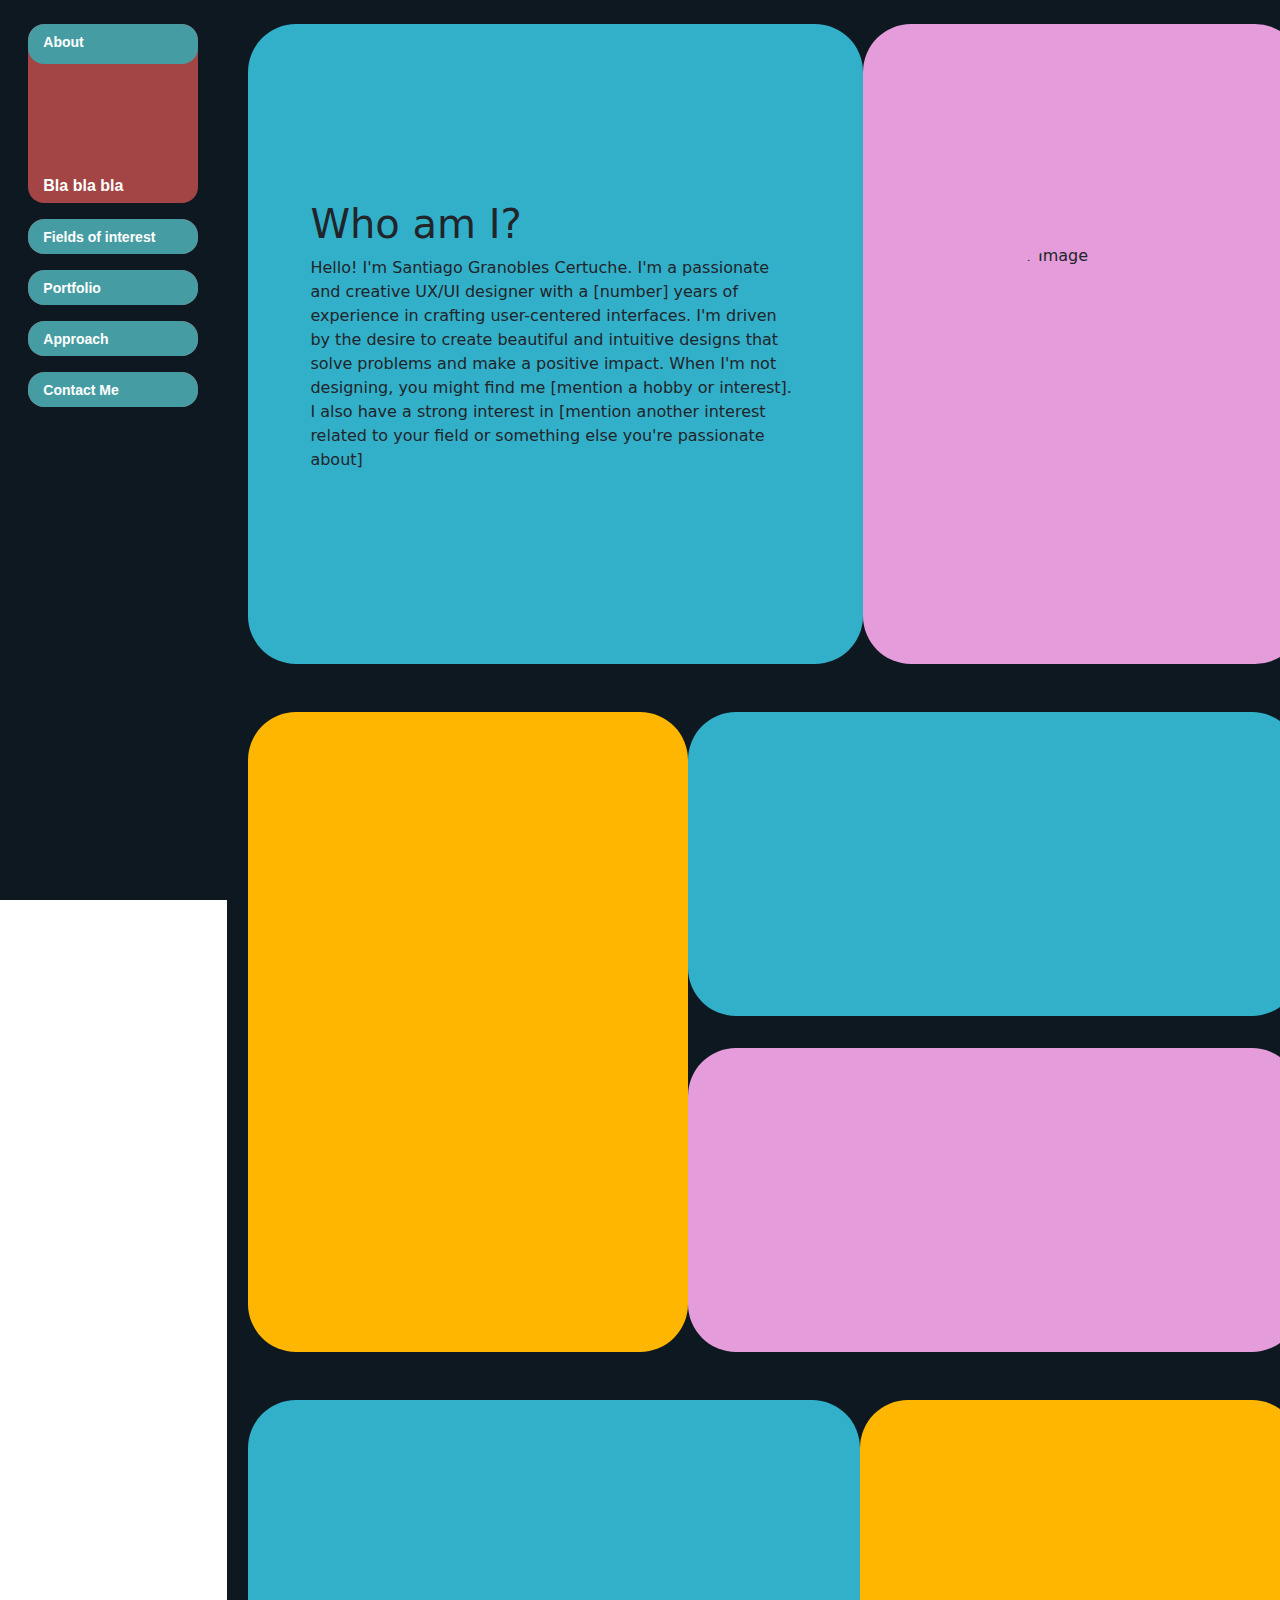
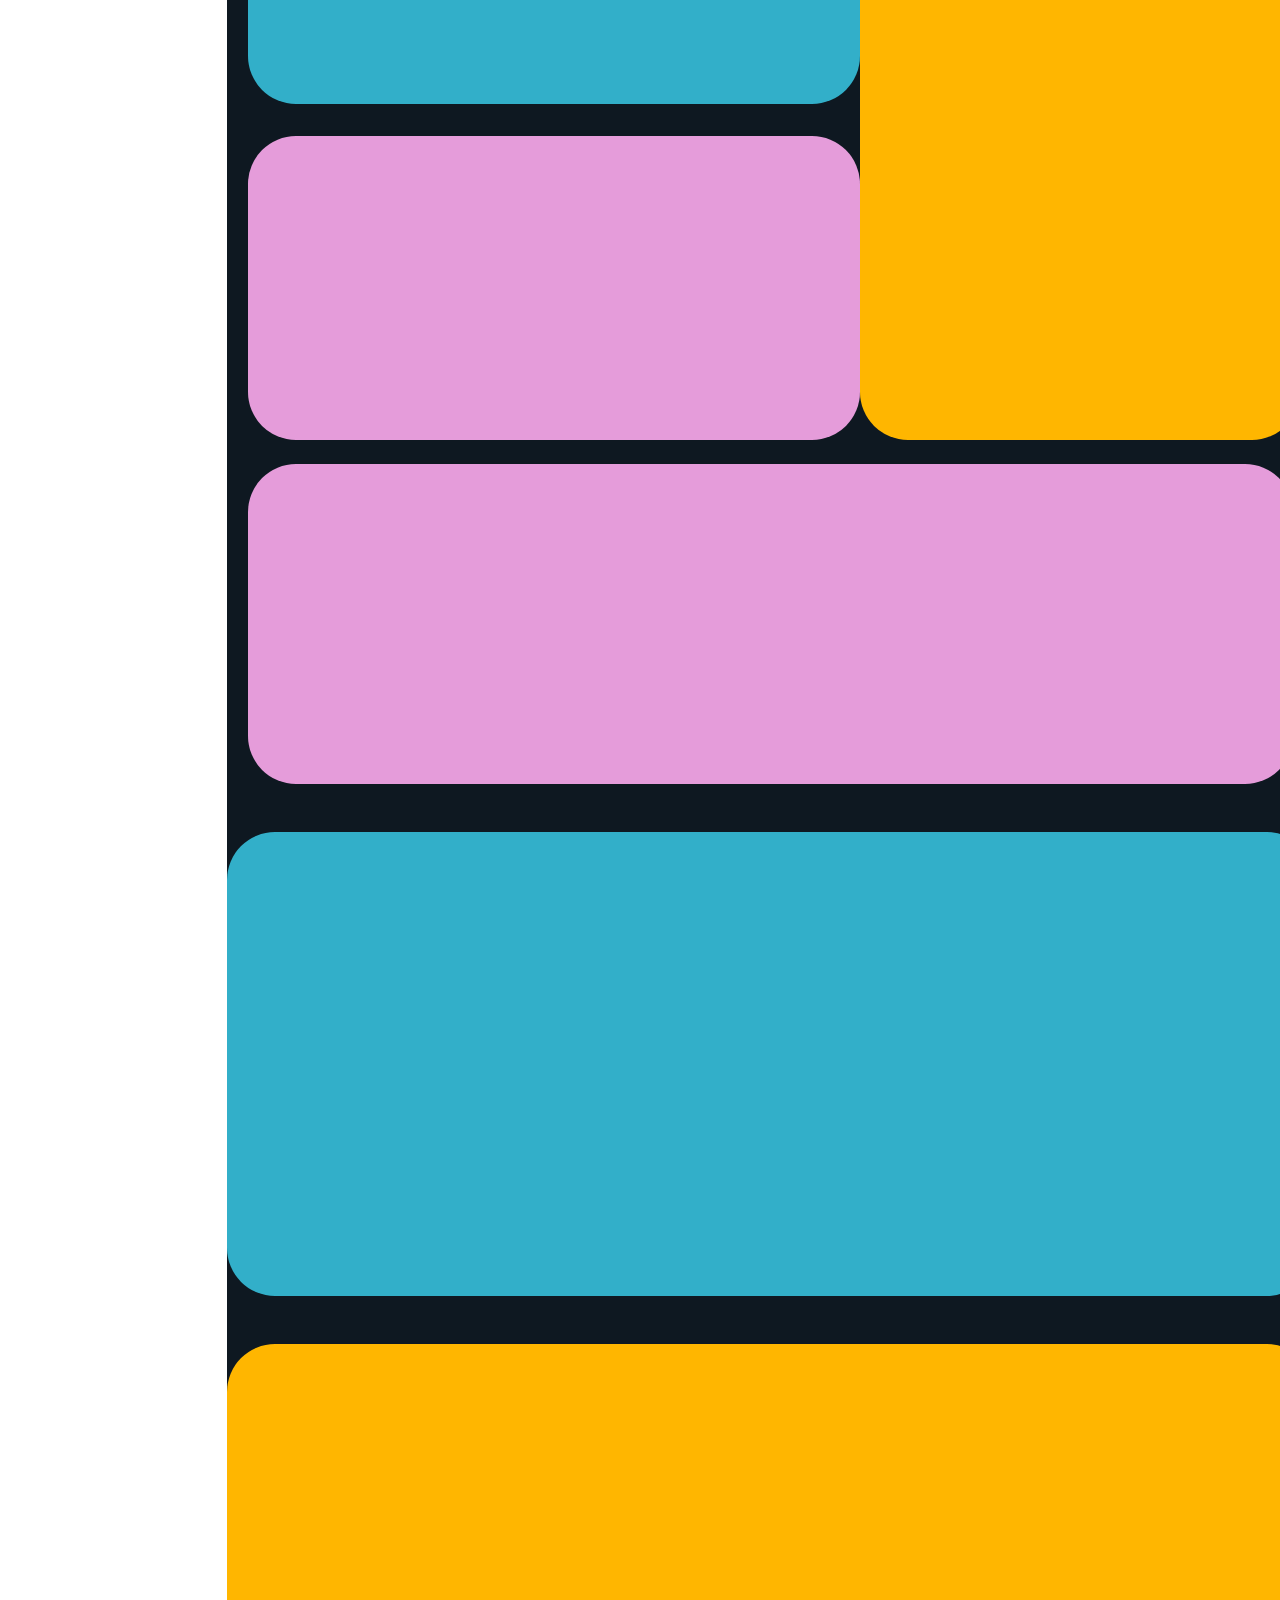
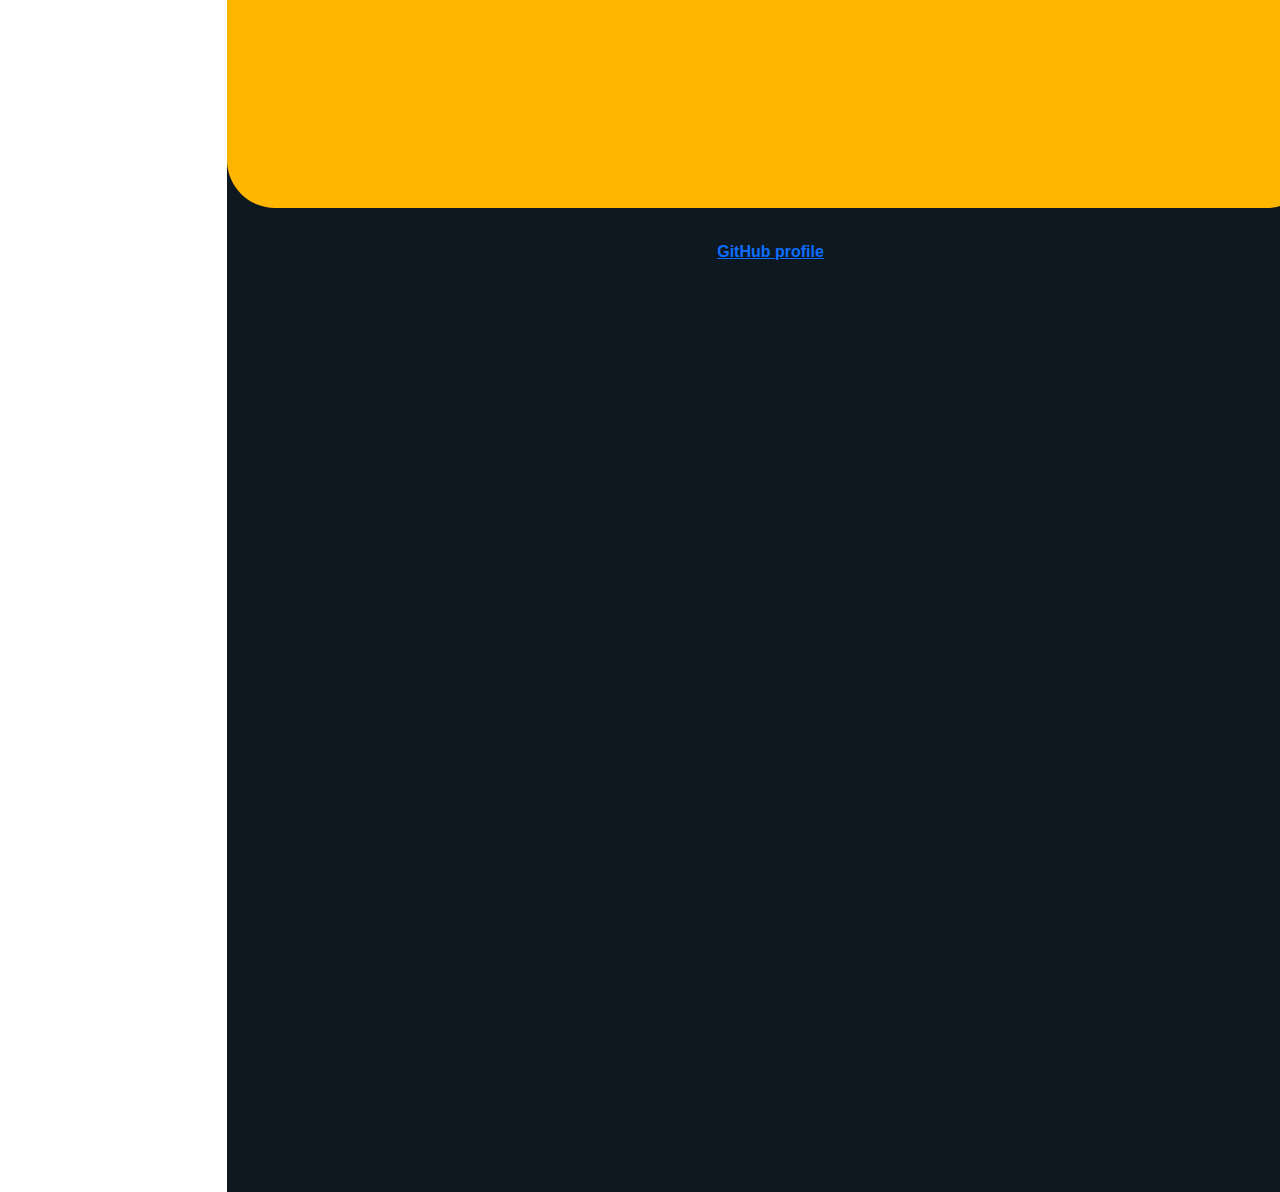
==== index.html @ 88efadc4 "Menu left functionality finished" ====
<!DOCTYPE html>
<html lang="en">

<head>
    <meta charset="UTF-8">
    <meta http-equiv="X-UA-Compatible" content="IE=edge">
    <meta name="viewport" content="width=device-width, initial-scale=1.0">
    <script type="module" src="components.js"></script>
    <link rel="stylesheet" href="style.css">
    <link href="https://cdn.jsdelivr.net/npm/bootstrap@5.3.3/dist/css/bootstrap.min.css" rel="stylesheet"
        integrity="sha384-QWTKZyjpPEjISv5WaRU9OFeRpok6YctnYmDr5pNlyT2bRjXh0JMhjY6hW+ALEwIH" crossorigin="anonymous">
    <title>Santiago Granobles</title>
</head>

<body>
    <!-- <header id="header">
        <p>espacio header</p>
    </header>-->
    <!--  <aside>
        <h2>Navigation</h2>
        <template id="navigation-cards">
            <navigation-card></navigation-card>
          </template>
      </aside> -->

    <!-- <aside id="left_bar">
        <section id="cards">
            qidwqdoiqnwidnebwi


        </section>
        <section id="cardjs"></section>
    </aside> -->

    <!-- TEST AREA NAVIGATION -->


    <nav class="menu">

        <ul class="cards">
            <input type="radio" name="menu" id="archive" checked>
            <li class="first_menu">
                <label for="archive" class="title">About</label>
                <p class="card_description">Bla bla bla</p>

            </li>
            <input type="radio" name="menu" id="edit">
            <li>
                <label for="edit" class="title">Fields of interest</label>
                <p class="card_description">Bla bla bla</p>
                <!-- <a href="#">Undo</a> -->
            </li>
            <input type="radio" name="menu" id="tools">
            <li>
                <label for="tools" class="title"></i>Portfolio</label>
                <p class="card_description">Bla bla bla</p>
                <!-- <a href="#">Snippets</a> -->
            </li>
            <input type="radio" name="menu" id="preferences">
            <li>
                <label for="preferences" class="title"></i>Approach</label>
                <p class="card_description">Bla bla bla</p>
                <!-- <a href="#">Theme</a> -->
            </li>
            <input type="radio" name="menu" id="contact">
            <li>
                <label for="contact" class="title"></i>Contact Me</label>
                <p class="card_description">Bla bla bla</p>
                <!-- <a href="#">Theme</a> -->
            </li>
        </ul>
    </nav>


    <!-- TEST AREA NAVIGATION END-->
    <main id="content">
        <section id="about_section">
            <div class="large_spacers">
                <section class="group_text">
                    <h1 class="Title">Who am I?</h1>
                    <p>Hello! I'm Santiago Granobles Certuche.

                        I'm a passionate and creative UX/UI designer with a [number] years of experience
                        in crafting user-centered interfaces. I'm driven by the desire to create beautiful
                        and intuitive designs that solve problems and make a positive impact.
                        When I'm not designing, you might find me [mention a hobby or interest].
                        I also have a strong interest in [mention another interest related to your
                        field or something else you're passionate about]</p>
                </section>
            </div>
            <div class="skinny_spacers">
                <div class="circular-section">
                    <img src="./src/me.jpg" alt="Your Image">
                </div>
            </div>

        </section>
        <section id="interests_section">
            <div class="skinny_spacers override-color"></div>


            <div class="flat_scpacers_column">
                <div class="flat_spacer1"></div>
                <div class="flat_spacer2"></div>
            </div>

        </section>
        <section id="portfolio_section">

            <div class="flat_scpacers_column">
                <div class="flat_spacer1"></div>
                <div class="flat_spacer2"></div>
            </div>
            <div class="skinny_spacers override-color"></div>



        </section>
        <section id="portfolioBottom">
            <div class="flat_large_spacer" id="self"></div>
        </section>
        <section id="approach">
            <div class="xl_spacer"></div>
        </section>
        <section id="contact">
            <div class="xl_spacer override-color1"></div>
        </section>
        <footer class="footer_github">
            <p><a href="https://github.com/ProMistakesMkr" target="_blank" rel="noopener noreferrer">GitHub
                    profile</a>
            </p>

        </footer>
    </main>

    <script src="components.js"></script>

</body>

</html>
---- style.css ----
header {
  height: 20px;
  background-color: blueviolet;
  padding: 0px;
  margin: 0px;
}

body {
  background-color: #0e1821;
  margin-top: 0px;
  margin-left: 0px;
  margin-right: 0px;
  height: auto;
  display: flex;
  flex-direction: row;
  justify-content: start;
}
/* -----LEFT BAR SECTION----*/
#left_bar {
  display: inline-flex;

  flex-direction: column;
  align-items: center;
  gap: 1.5rem;
  width: 17.7%;
  height: 100%;
  background-color: transparent;
}

#cards {
  width: 75%;
  background-color: aquamarine;
  margin: 1.5rem 1.5rem;
}

/* -----LEFT BAR SECTION----*/

/* -----GENERAL CONTENT SECTION----*/

#content {
  width: 100%;
  height: 488vh;
  background-color: #0e1821;
  display: flex;
  flex-direction: column;
  justify-content: start;
  align-items: center;
  padding: 0%;
  margin: 0%;
  margin-left: 17.7%; /* This margin allow us to have the position fixed in the menu on th left*/
}
/* -----GENERAL CONTENT SECTION----*/

/* -----ABOUT ME SECTION----*/

#about_section {
  display: flex;
  justify-content: space-evenly;
  flex-direction: row;

  margin-top: 1.5rem;
  padding-right: 0%;
  background-color: transparent;
  width: 96%;
}
.large_spacers {
  background-color: #32afc9;
  display: flex;
  width: 38.4rem;
  height: 40rem;
  border-radius: 3rem;
  flex-direction: column;
  justify-content: center;
  align-items: left;
  flex-shrink: 0;
}

.skinny_spacers {
  background-color: #e59cda;
  display: flex;
  width: 27.5rem;
  height: 40rem;
  border-radius: 3rem;
  flex-direction: column;
  justify-content: center;
  align-items: center;
  flex-shrink: 0;
}

.group_text {
  margin-left: 3.88rem;
  margin-top: auto;
  margin-bottom: auto;
  margin-right: 3.88rem;
}

/* Define styles for the circular section */
.circular-section {
  width: 200px; /* Adjust the width and height to your preference */
  height: 200px;
  border-radius: 50%; /* Makes the section circular */
  overflow: hidden; /* Hides anything outside the circular area */
  position: relative; /* Allows positioning of the image inside */
}

/* Style the image within the circular section */
.circular-section img {
  width: auto;
  height: 100%;
  display: block;
  position: relative;
  top: 0;
  left: 0;
}

/* -----ABOUT ME SECTION----*/

/* -----INTERESTS SECTION----*/

#interests_section {
  display: flex;
  justify-content: space-evenly;
  flex-direction: row;

  margin-top: 3rem;
  padding-right: 0%;
  background-color: transparent;
  width: 96%;
}

/* CHANGE COLOR TO SKINNY SPACER CLASS*/
.override-color {
  background-color: #ffb600;
}

.flat_scpacers_column {
  display: flex;
  flex-direction: column;
  align-items: center;
  justify-content: space-between; /*parent*/
}

.flat_spacer1 {
  background-color: #32afc9;
  display: flex;
  width: 38.2rem;
  height: 19rem;
  border-radius: 3rem;
  flex-direction: column;
  justify-content: center;
  align-items: center;
  flex-shrink: 0;
}

.flat_spacer2 {
  background-color: #e59cda;
  display: flex;
  width: 38.2rem;
  height: 19rem;
  border-radius: 3rem;
  flex-direction: column;
  justify-content: center;
  align-items: center;
  flex-shrink: 0;
}

/* -----INTERESTS SECTION----*/

/*-----PORTFOLIO SECTION----*/

#portfolio_section {
  display: flex;
  justify-content: space-evenly;
  flex-direction: row;

  margin-top: 3rem;
  padding-right: 0%;
  background-color: transparent;
  width: 96%;
  height: auto;
}

#portfolioBottom {
  display: flex;
  justify-content: space-evenly;
  flex-direction: row;

  margin-top: 1.5rem;
  padding-right: 0%;
  background-color: transparent;
  width: 96%;
  height: auto;
}

.flat_large_spacer {
  background-color: #e59cda;
  border-radius: 3rem;
  width: 68rem;
  height: 20rem;
}
.self {
  align-self: flex-end;
}

.xl_spacer {
  background-color: #32afc9;
  border-radius: 3rem;
  width: 68rem;
  height: 29rem;
  margin-top: 3rem;
}

.override-color1 {
  background-color: #ffb600;
}

.footer_github {
  padding: 2rem;
}

a {
  color: aliceblue;
}

/*------TEST AREA-----*/

@import url(https://cdnjs.cloudflare.com/ajax/libs/font-awesome/4.7.0/css/font-awesome.min.css);
@import url(https://fonts.googleapis.com/css?family=Montserrat:400,700|Open+Sans:400,300);

.menu {
  display: inline-flex;
  position: fixed;

  flex-direction: column;
  align-items: center;
  gap: 1.5rem;
  width: 17.7%;
  height: 100%;
  background-color: #0e1821
}

.cards {
  width: 75%;
  background-color: transparent;
  margin: 1.5rem 1.5rem;
  height: 50rem; /* Inner height for the cards section */
}

nav {
  /*   position: fixed; */
  display: flex;
  align-items: flex-start;
  justify-content: flex-start;
  width: 20%;
  height: 100%;
  background-color: #0e1821;
}

ul {
  padding-left: 0%;
}

li,
ul label.title,
ul,
a {
  /*GENERAL STYLE FOR THE MENU*/
  width: 100%;
  color: #fff;
  font-family: "Montserrat", "Open Sans", sans-serif;
  display: flex;
  flex-direction: column;
  justify-content: flex-start;
  align-items: flex-start;
  font-weight: bold;
}

ul label {
  /*SIZE OF THE TITLE SECTION WHEN OPENED*/
  height: 2.5rem;
}
ul li {
  /* HIDES THE OVERFLOW MENUS*/
  height: 35px;
  overflow: hidden;
  transition: all 0.3s;
  padding-left: 0%; /*this does not fix padding left side ul li*/
  text-indent: 0; /*thi does'nt fix it either*/
  margin-left: 0%; /*Nothing yet*/
  list-style-position: inside; /*Does not remove indentation*/
  list-style-type: none;
}

ul {
  padding: 0px !important; /*removes default indentation of the ul menu*/
}

.card_description {
  padding-top: 65%;
  padding-left: 15px;
  padding-right: 15px;
}

li {
  display: block;
  background-color: #a34545;
  border-radius: 1rem; /*BORDER RADIUS FOR THE INNER MENU*/
  margin: 0.5rem;
}

.first_menu {
  margin-top: 0%; /*This makes de first section of the left menu align with the content spacers no the right*/
}

label.title {
  border-radius: 1rem; /* BOrder radius for the title cards*/
  font-size: 14px;
  background-color: #459da3;
  padding: 8px 15px;
  cursor: pointer;
  transition: all 0.25s;
}

label:hover {
  text-shadow: 0px 0px 10px #fff;
}
input[type="radio"] {
  display: none;
}
#edit:checked + li,
#archive:checked + li,
#tools:checked + li,
#preferences:checked + li,
#contact:checked + li {
  height: 179px;
}
i {
  margin-right: 12px;
}
@media screen and (max-width: 600px) {
  nav {
    width: 100%;
    position: relative;
  }
  main {
    width: 100%;
    position: relative;
  }
}
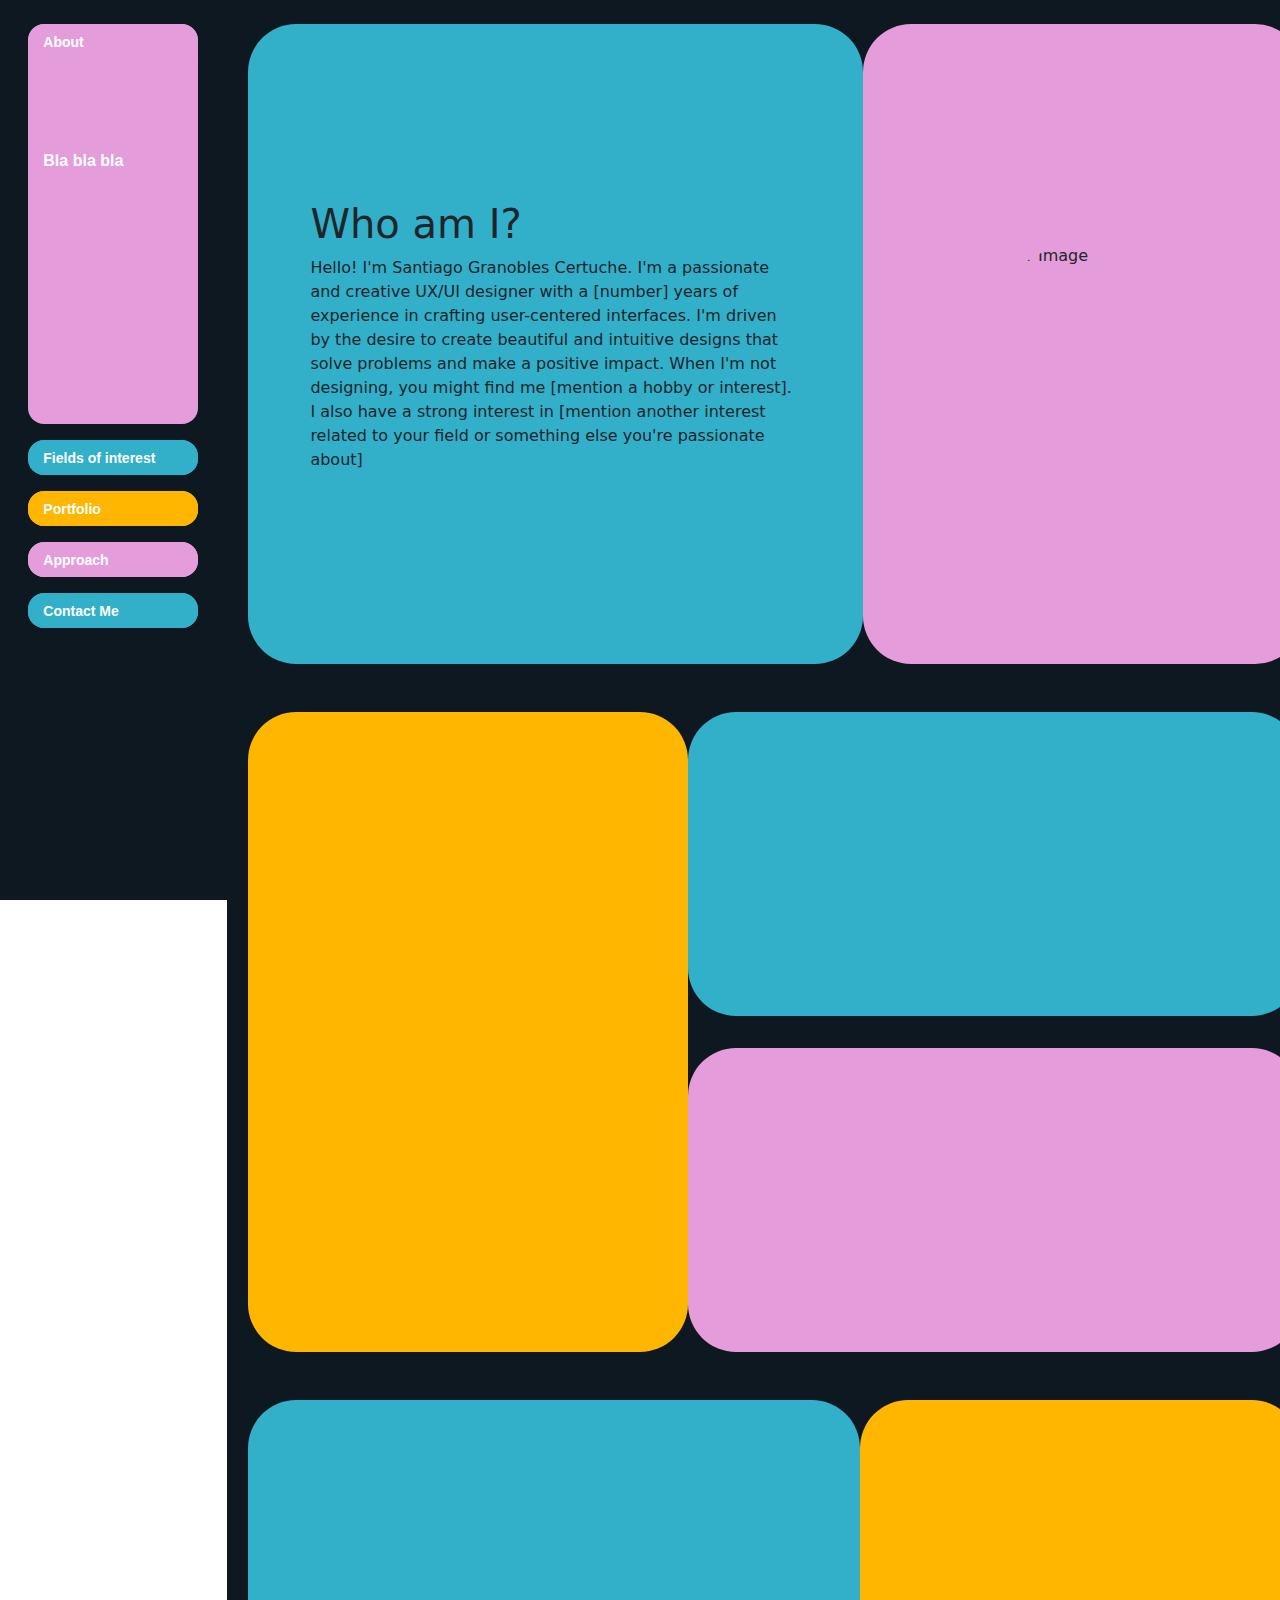
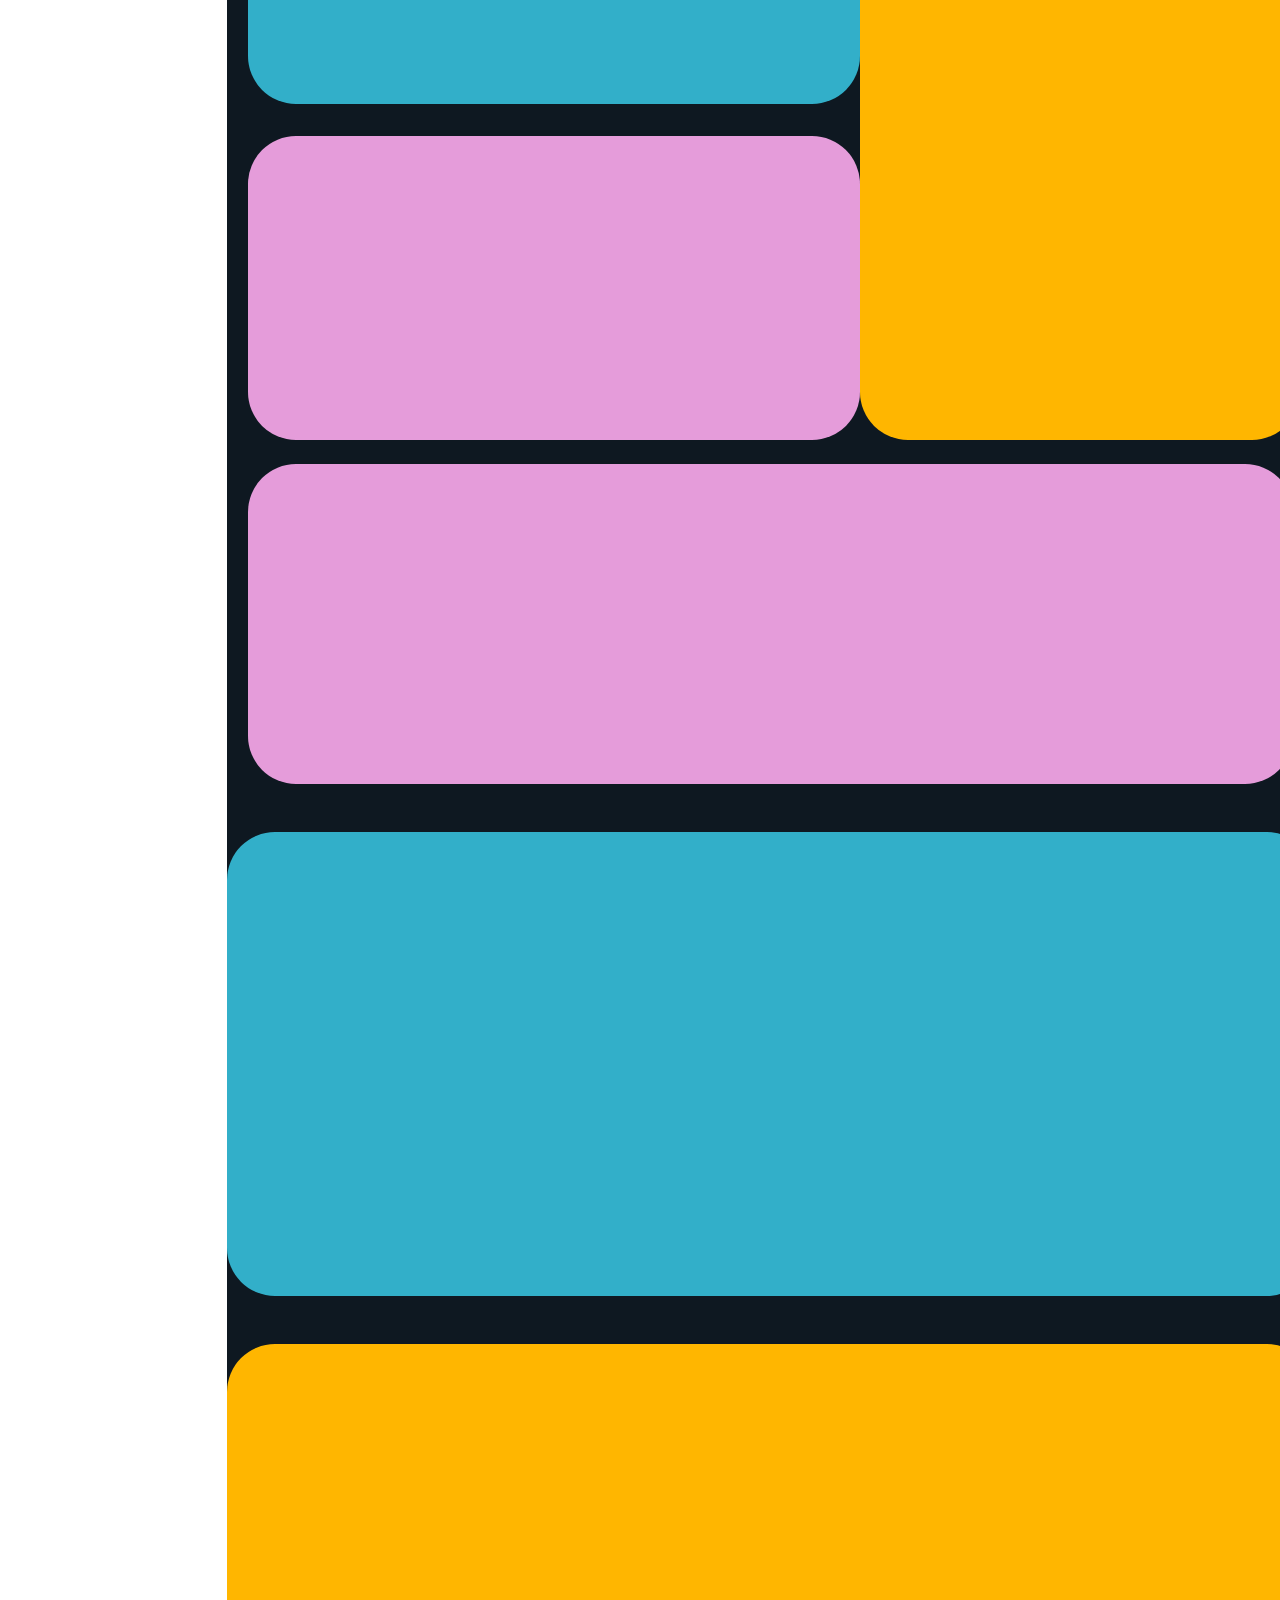
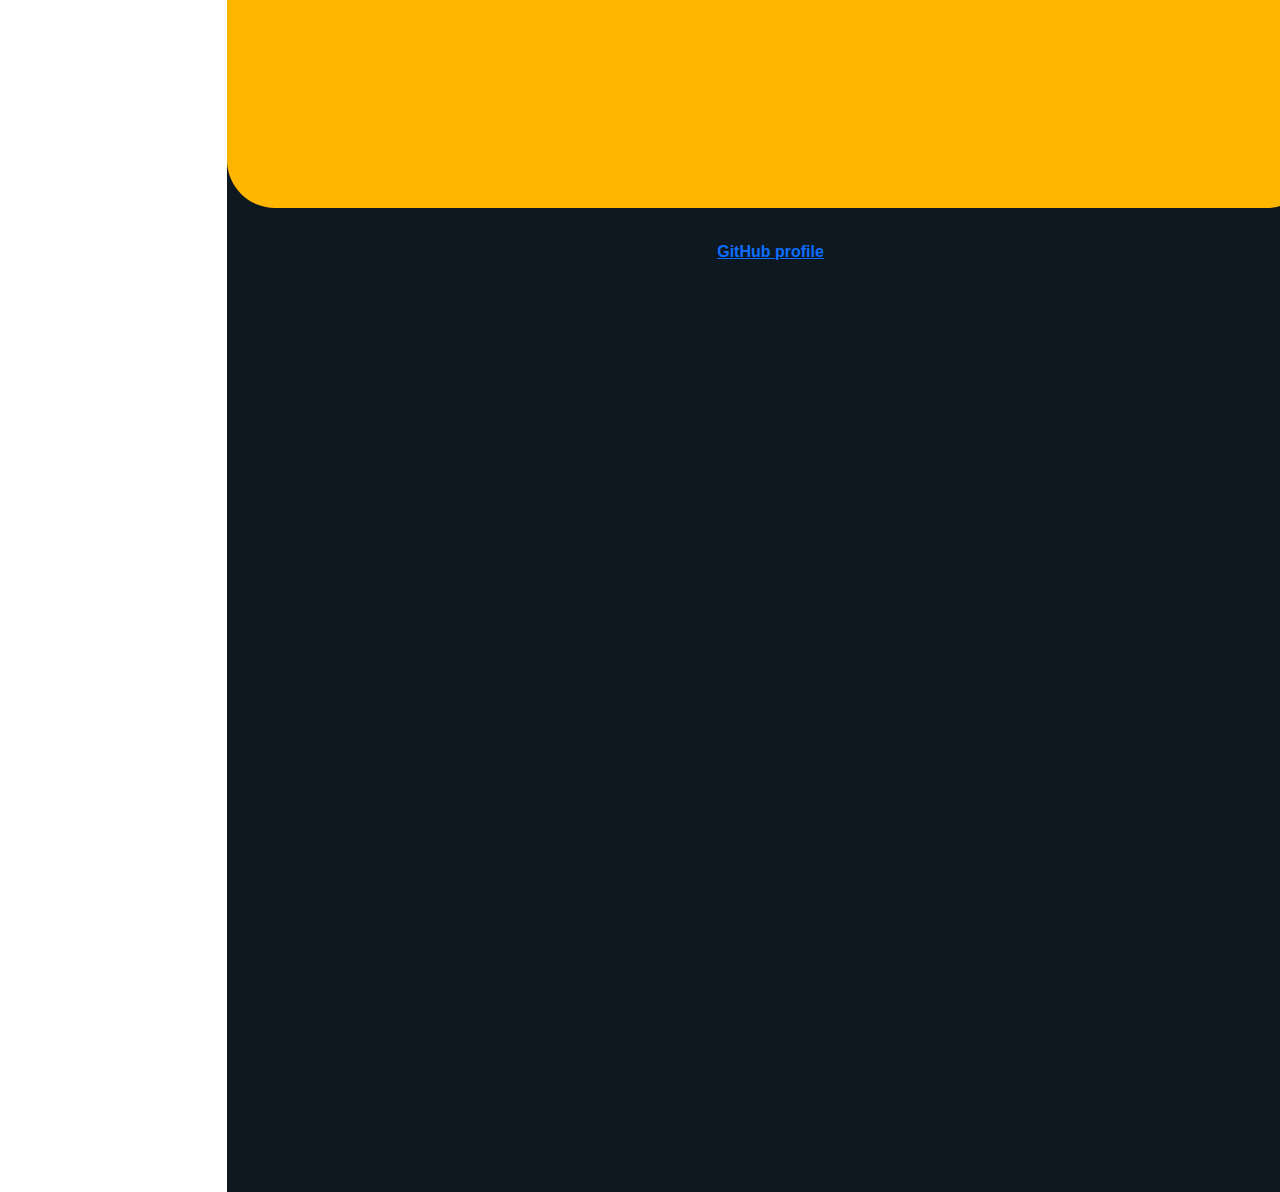
==== commit 54666a81: "Left menuworking as it should" ====
--- a/index.html
+++ b/index.html
@@ -38,32 +38,32 @@
     <nav class="menu">
 
         <ul class="cards">
-            <input type="radio" name="menu" id="archive" checked>
+            <input type="radio" name="menu" id="about" checked>
             <li class="first_menu">
-                <label for="archive" class="title">About</label>
+                <label for="about" class="title" id="colorOverride1">About</label>
                 <p class="card_description">Bla bla bla</p>
 
             </li>
-            <input type="radio" name="menu" id="edit">
-            <li>
-                <label for="edit" class="title">Fields of interest</label>
+            <input type="radio" name="menu" id="interests">
+            <li class="section2">
+                <label for="interests" class="title" id="colorOverride2">Fields of interest</label>
                 <p class="card_description">Bla bla bla</p>
                 <!-- <a href="#">Undo</a> -->
             </li>
-            <input type="radio" name="menu" id="tools">
-            <li>
-                <label for="tools" class="title"></i>Portfolio</label>
+            <input type="radio" name="menu" id="portfolio">
+            <li class="section3">
+                <label for="portfolio" class="title" id="colorOverride3"></i>Portfolio</label>
                 <p class="card_description">Bla bla bla</p>
                 <!-- <a href="#">Snippets</a> -->
             </li>
-            <input type="radio" name="menu" id="preferences">
-            <li>
-                <label for="preferences" class="title"></i>Approach</label>
+            <input type="radio" name="menu" id="approach">
+            <li class="section4">
+                <label for="approach" class="title" id="colorOverride1"></i>Approach</label>
                 <p class="card_description">Bla bla bla</p>
                 <!-- <a href="#">Theme</a> -->
             </li>
             <input type="radio" name="menu" id="contact">
-            <li>
+            <li class="section5">
                 <label for="contact" class="title"></i>Contact Me</label>
                 <p class="card_description">Bla bla bla</p>
                 <!-- <a href="#">Theme</a> -->
--- a/style.css
+++ b/style.css
@@ -296,7 +296,7 @@
 }
 
 .card_description {
-  padding-top: 65%;
+  padding-top: 50%;
   padding-left: 15px;
   padding-right: 15px;
 }
@@ -310,29 +310,55 @@
 
 .first_menu {
   margin-top: 0%; /*This makes de first section of the left menu align with the content spacers no the right*/
-}
+  background-color: #e59cda;
+}
+/*  HERE I CHANGE THE COLOR OF THE INDIVIDUAL MENUS ON THE LEFT*/
+.section2{
+  background-color: #32afc9;
+}
+
+.section3{
+  background-color: #ffb600;
+}
+
+.section4{
+  background-color: #e59cda;
+}
+
+.section5{
+  background-color: #32afc9;
+}
+/*  HERE I CHANGE THE COLOR OF THE INDIVIDUAL MENUS ON THE LEFT*/
 
 label.title {
   border-radius: 1rem; /* BOrder radius for the title cards*/
   font-size: 14px;
-  background-color: #459da3;
+  background-color: #32afc9;
   padding: 8px 15px;
   cursor: pointer;
   transition: all 0.25s;
 }
 
+#colorOverride1{
+  background-color: #e59cda;
+}
+
+#colorOverride3{
+  background-color: #ffb600;
+}
+
 label:hover {
   text-shadow: 0px 0px 10px #fff;
 }
 input[type="radio"] {
   display: none;
 }
-#edit:checked + li,
-#archive:checked + li,
-#tools:checked + li,
-#preferences:checked + li,
+#interests:checked + li,
+#about:checked + li,
+#portfolio:checked + li,
+#approach:checked + li,
 #contact:checked + li {
-  height: 179px;
+  height: 25rem; /* Size of the inner section of the popups in the left menu */
 }
 i {
   margin-right: 12px;
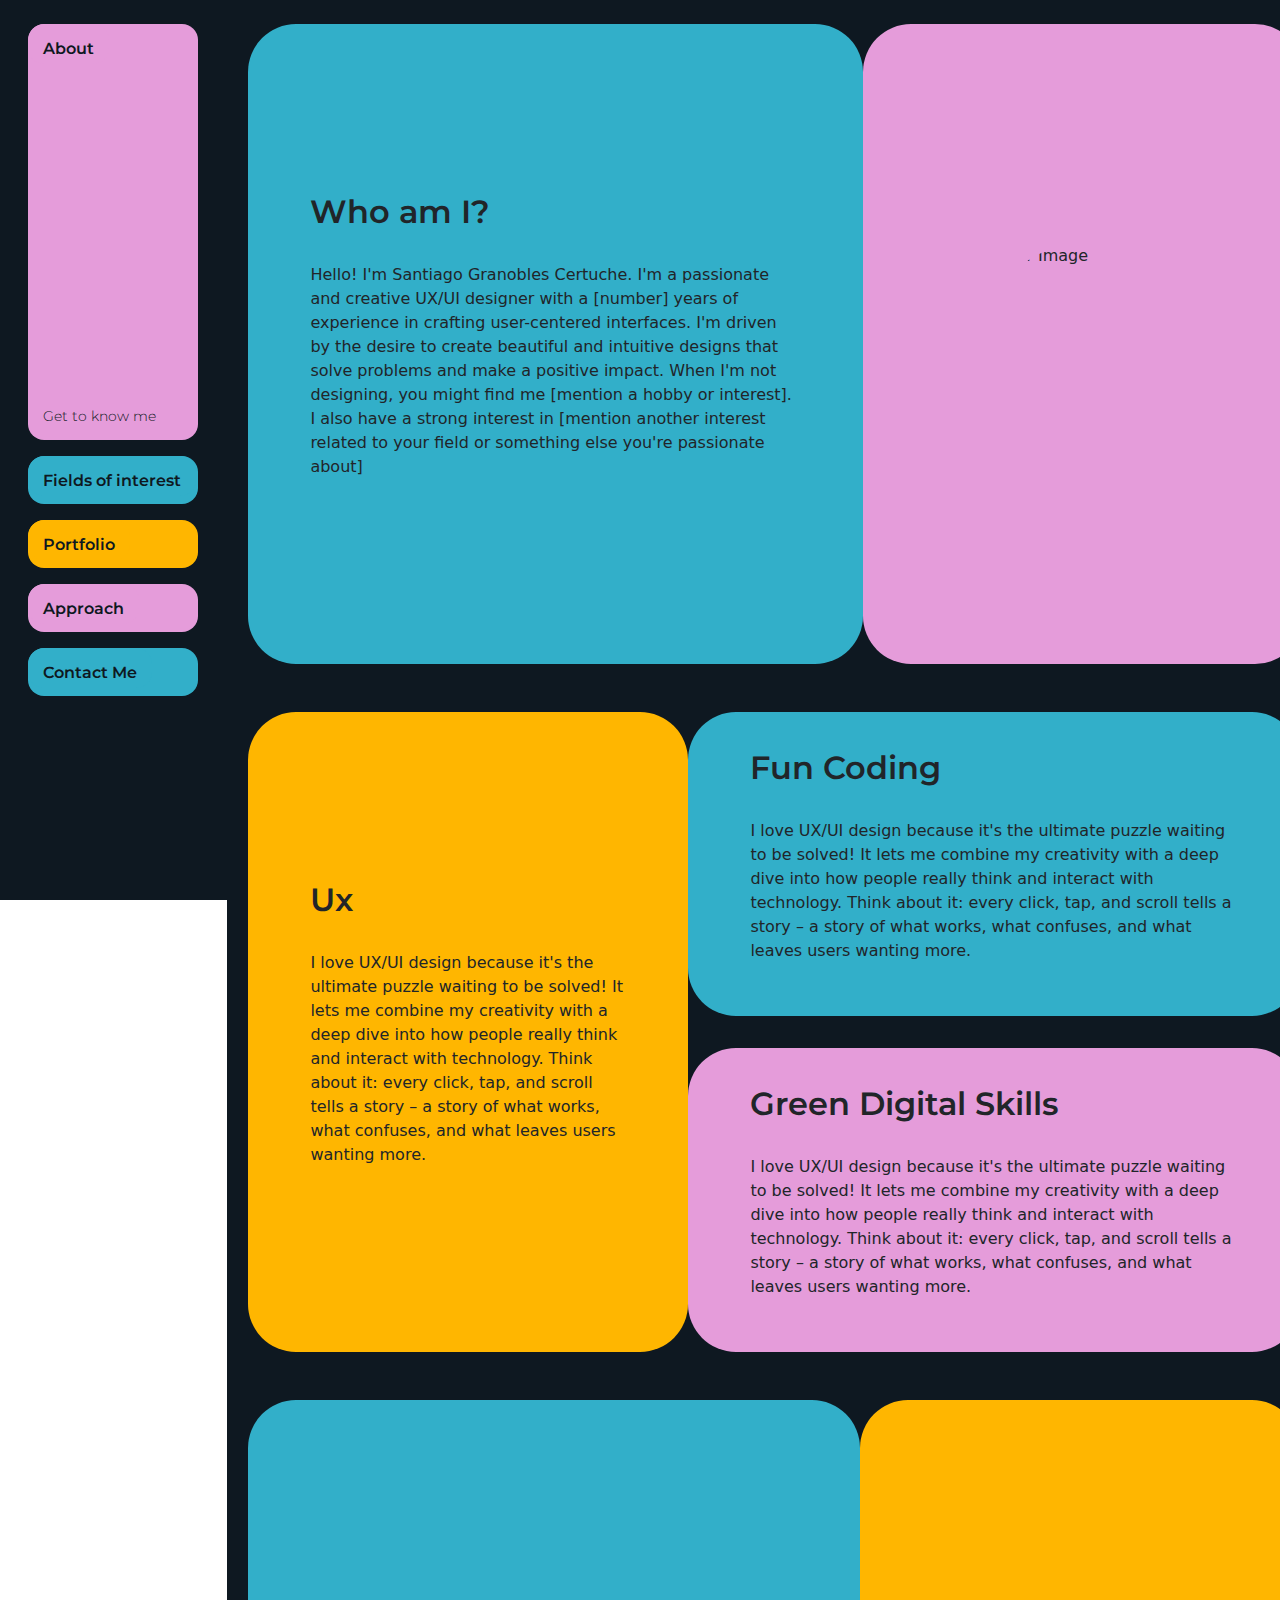
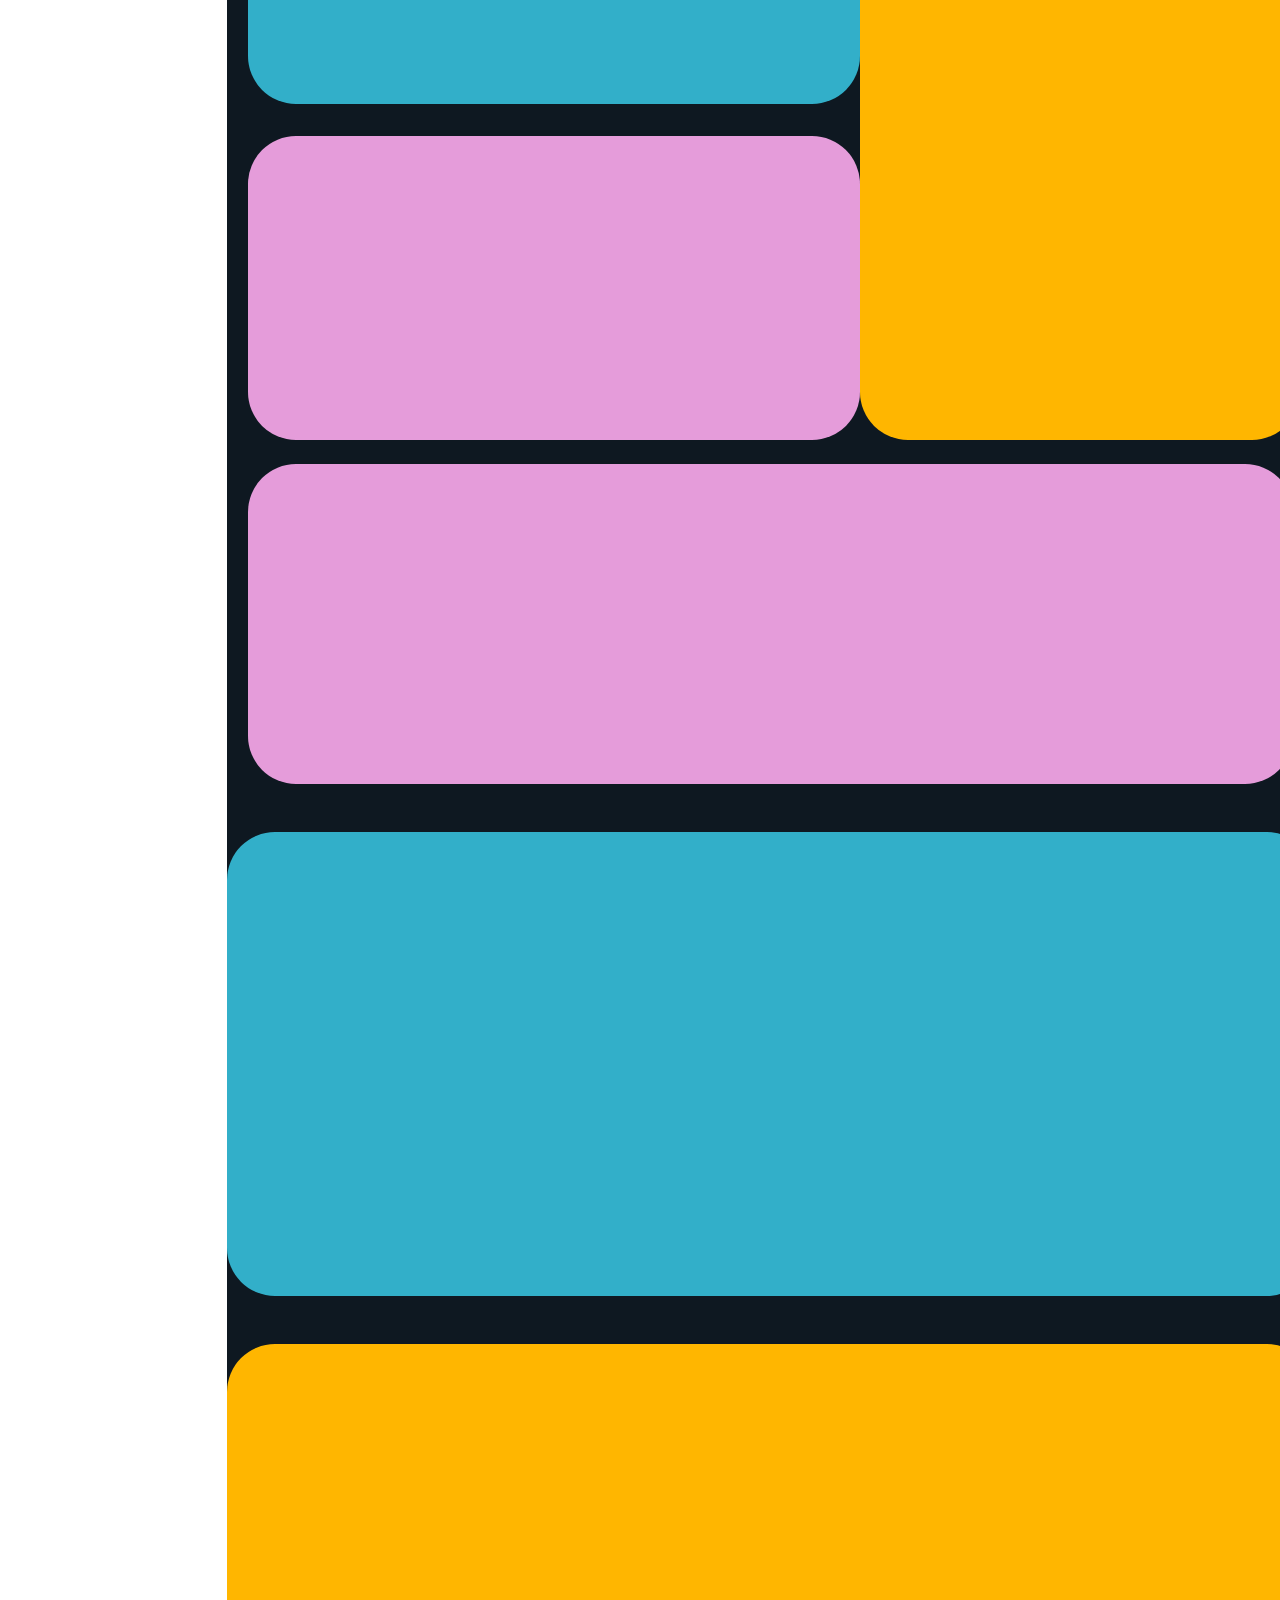
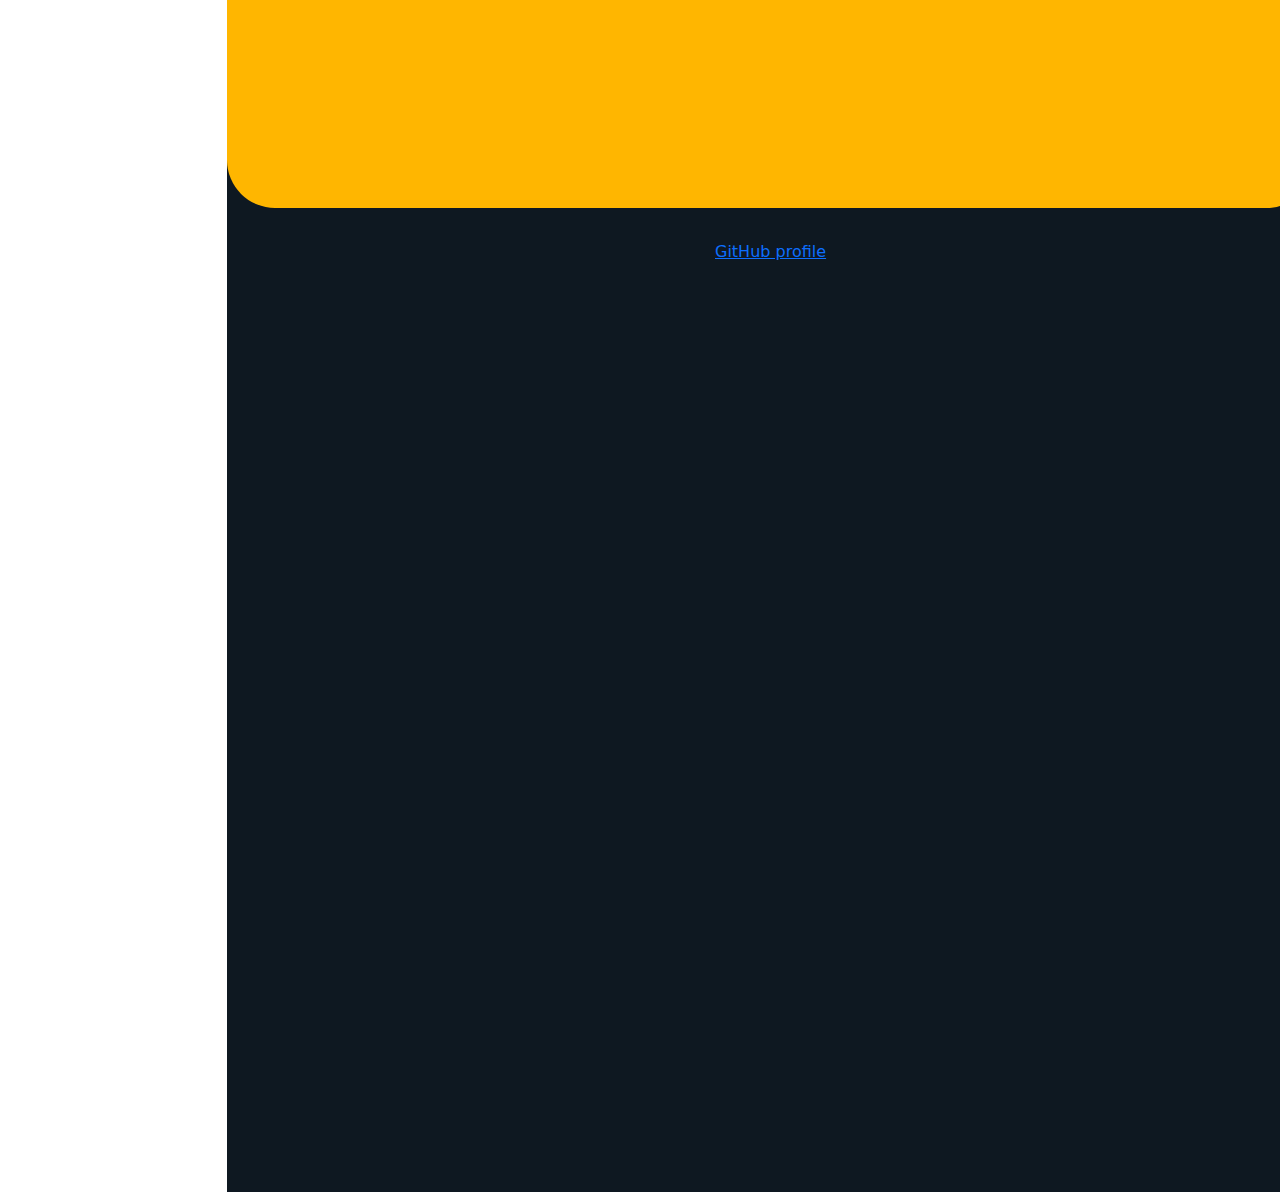
==== commit 0593dc07: "Finished setting up left menu design" ====
--- a/index.html
+++ b/index.html
@@ -9,6 +9,11 @@
     <link rel="stylesheet" href="style.css">
     <link href="https://cdn.jsdelivr.net/npm/bootstrap@5.3.3/dist/css/bootstrap.min.css" rel="stylesheet"
         integrity="sha384-QWTKZyjpPEjISv5WaRU9OFeRpok6YctnYmDr5pNlyT2bRjXh0JMhjY6hW+ALEwIH" crossorigin="anonymous">
+    <link rel="preconnect" href="https://fonts.googleapis.com">
+    <link rel="preconnect" href="https://fonts.gstatic.com" crossorigin>
+    <link href="https://fonts.googleapis.com/css2?family=Montserrat:ital,wght@0,100..900;1,100..900&display=swap"
+        rel="stylesheet">
+
     <title>Santiago Granobles</title>
 </head>
 
@@ -40,32 +45,45 @@
         <ul class="cards">
             <input type="radio" name="menu" id="about" checked>
             <li class="first_menu">
-                <label for="about" class="title" id="colorOverride1">About</label>
-                <p class="card_description">Bla bla bla</p>
+                <label for="about" class="title" id="colorOverride1">
+                    <h3>About</h3>
+                </label>
+                <h4 class="card_description">Get to know me</h4>
+
 
             </li>
             <input type="radio" name="menu" id="interests">
             <li class="section2">
-                <label for="interests" class="title" id="colorOverride2">Fields of interest</label>
-                <p class="card_description">Bla bla bla</p>
+                <label for="interests" class="title" id="colorOverride2">
+                    <h3>Fields of interest</h3>
+                </label>
+                <h4 class="card_description">What I like</h4>
                 <!-- <a href="#">Undo</a> -->
             </li>
             <input type="radio" name="menu" id="portfolio">
             <li class="section3">
-                <label for="portfolio" class="title" id="colorOverride3"></i>Portfolio</label>
-                <p class="card_description">Bla bla bla</p>
+                <label for="portfolio" class="title" id="colorOverride3"></i>
+                    <h3>Portfolio</h3>
+                </label>
+                <h4 class="card_description">Projects I’m proud of</h4>
+
                 <!-- <a href="#">Snippets</a> -->
             </li>
             <input type="radio" name="menu" id="approach">
             <li class="section4">
-                <label for="approach" class="title" id="colorOverride1"></i>Approach</label>
-                <p class="card_description">Bla bla bla</p>
+                <label for="approach" class="title" id="colorOverride1"></i>
+                    <h3>Approach</h3>
+                </label>
+                <h4 class="card_description">How I design</h4>
+
                 <!-- <a href="#">Theme</a> -->
             </li>
             <input type="radio" name="menu" id="contact">
             <li class="section5">
-                <label for="contact" class="title"></i>Contact Me</label>
-                <p class="card_description">Bla bla bla</p>
+                <label for="contact" class="title"></i>
+                    <h3>Contact Me</h3>
+                </label>
+                <h4 class="card_description">Let’s work together!</h4>
                 <!-- <a href="#">Theme</a> -->
             </li>
         </ul>
@@ -89,6 +107,7 @@
                 </section>
             </div>
             <div class="skinny_spacers">
+                <!-- Picture of me -->
                 <div class="circular-section">
                     <img src="./src/me.jpg" alt="Your Image">
                 </div>
@@ -96,12 +115,41 @@
 
         </section>
         <section id="interests_section">
-            <div class="skinny_spacers override-color"></div>
+            <div class="skinny_spacers override-color">
+                <section class="group_text">
+                    <h1 class="Title">Ux</h1>
+                    <p>
+                        I love UX/UI design because it's the ultimate puzzle waiting to be solved! It lets me combine my
+                        creativity with a deep dive into how people really think and interact with technology. Think
+                        about it: every click, tap, and scroll tells a story – a story of what works, what confuses, and
+                        what leaves users wanting more.</p>
+                </section>
+            </div>
 
 
             <div class="flat_scpacers_column">
-                <div class="flat_spacer1"></div>
-                <div class="flat_spacer2"></div>
+                <div class="flat_spacer1">
+                    <section class="group_text">
+                        <h1 class="Title">Fun Coding</h1>
+                        <p>
+                            I love UX/UI design because it's the ultimate puzzle waiting to be solved! It lets me
+                            combine my
+                            creativity with a deep dive into how people really think and interact with technology. Think
+                            about it: every click, tap, and scroll tells a story – a story of what works, what confuses,
+                            and
+                            what leaves users wanting more.</p>
+                    </section>
+                </div>
+                <div class="flat_spacer2">
+                    <section class="group_text">
+                        <h1 class="Title">Green Digital Skills</h1>
+                        <p>
+                            I love UX/UI design because it's the ultimate puzzle waiting to be solved! It lets me combine my
+                            creativity with a deep dive into how people really think and interact with technology. Think
+                            about it: every click, tap, and scroll tells a story – a story of what works, what confuses, and
+                            what leaves users wanting more.</p>
+                    </section>
+                </div>
             </div>
 
         </section>
--- a/style.css
+++ b/style.css
@@ -223,9 +223,8 @@
 }
 
 /*------TEST AREA-----*/
-
-@import url(https://cdnjs.cloudflare.com/ajax/libs/font-awesome/4.7.0/css/font-awesome.min.css);
-@import url(https://fonts.googleapis.com/css?family=Montserrat:400,700|Open+Sans:400,300);
+/* 
+@import url(https://cdnjs.cloudflare.com/ajax/libs/font-awesome/4.7.0/css/font-awesome.min.css); */
 
 .menu {
   display: inline-flex;
@@ -236,7 +235,7 @@
   gap: 1.5rem;
   width: 17.7%;
   height: 100%;
-  background-color: #0e1821
+  background-color: #0e1821;
 }
 
 .cards {
@@ -261,13 +260,12 @@
 }
 
 li,
-ul label.title,
-ul,
-a {
+/* ul label.title, */
+ul {
   /*GENERAL STYLE FOR THE MENU*/
   width: 100%;
-  color: #fff;
-  font-family: "Montserrat", "Open Sans", sans-serif;
+  color: #0e1821;
+  font-family: "Montserrat";
   display: flex;
   flex-direction: column;
   justify-content: flex-start;
@@ -281,7 +279,7 @@
 }
 ul li {
   /* HIDES THE OVERFLOW MENUS*/
-  height: 35px;
+  height: 3rem; /* pill size fo the left menu*/
   overflow: hidden;
   transition: all 0.3s;
   padding-left: 0%; /*this does not fix padding left side ul li*/
@@ -289,6 +287,8 @@
   margin-left: 0%; /*Nothing yet*/
   list-style-position: inside; /*Does not remove indentation*/
   list-style-type: none;
+  display: flex;
+  
 }
 
 ul {
@@ -296,7 +296,7 @@
 }
 
 .card_description {
-  padding-top: 50%;
+  padding-top: 21.5rem;
   padding-left: 15px;
   padding-right: 15px;
 }
@@ -313,42 +313,61 @@
   background-color: #e59cda;
 }
 /*  HERE I CHANGE THE COLOR OF THE INDIVIDUAL MENUS ON THE LEFT*/
-.section2{
-  background-color: #32afc9;
-}
-
-.section3{
+.section2 {
+  background-color: #32afc9;
+}
+
+.section3 {
   background-color: #ffb600;
 }
 
-.section4{
-  background-color: #e59cda;
-}
-
-.section5{
+.section4 {
+  background-color: #e59cda;
+}
+
+.section5 {
   background-color: #32afc9;
 }
 /*  HERE I CHANGE THE COLOR OF THE INDIVIDUAL MENUS ON THE LEFT*/
 
 label.title {
   border-radius: 1rem; /* BOrder radius for the title cards*/
-  font-size: 14px;
-  background-color: #32afc9;
-  padding: 8px 15px;
+  background-color: #32afc9;
+  padding: 15px 15px; /* Here I fix the centering of the text inside the pill*/
   cursor: pointer;
   transition: all 0.25s;
 }
-
-#colorOverride1{
-  background-color: #e59cda;
-}
-
-#colorOverride3{
+h1 {
+  font-family: "Montserrat", sans-serif;
+  font-weight: 600 !important; /* Bold weight for Montserrat */
+  font-size: 2rem !important;
+  color: #0e1821;
+  margin-bottom: 2rem !important;
+}
+
+h3 {
+  font-family: "Montserrat", sans-serif;
+  font-weight: 600 !important; /* Medium weight for Montserrat */
+  font-size: 16px !important;
+  color: #0e1821;
+}
+h4 {
+  font-family: "Montserrat", sans-serif;
+  font-weight: 300 !important; /* Light weight for Montserrat */
+  font-size: 14px !important;
+  color: #0e1821;
+}
+
+#colorOverride1 {
+  background-color: #e59cda;
+}
+
+#colorOverride3 {
   background-color: #ffb600;
 }
 
 label:hover {
-  text-shadow: 0px 0px 10px #fff;
+  text-shadow: 0px 0px 10px #fff; /*Little text effect for the menu*/
 }
 input[type="radio"] {
   display: none;
@@ -358,7 +377,7 @@
 #portfolio:checked + li,
 #approach:checked + li,
 #contact:checked + li {
-  height: 25rem; /* Size of the inner section of the popups in the left menu */
+  height: 26rem; /* Size of the inner section of the popups in the left menu */
 }
 i {
   margin-right: 12px;
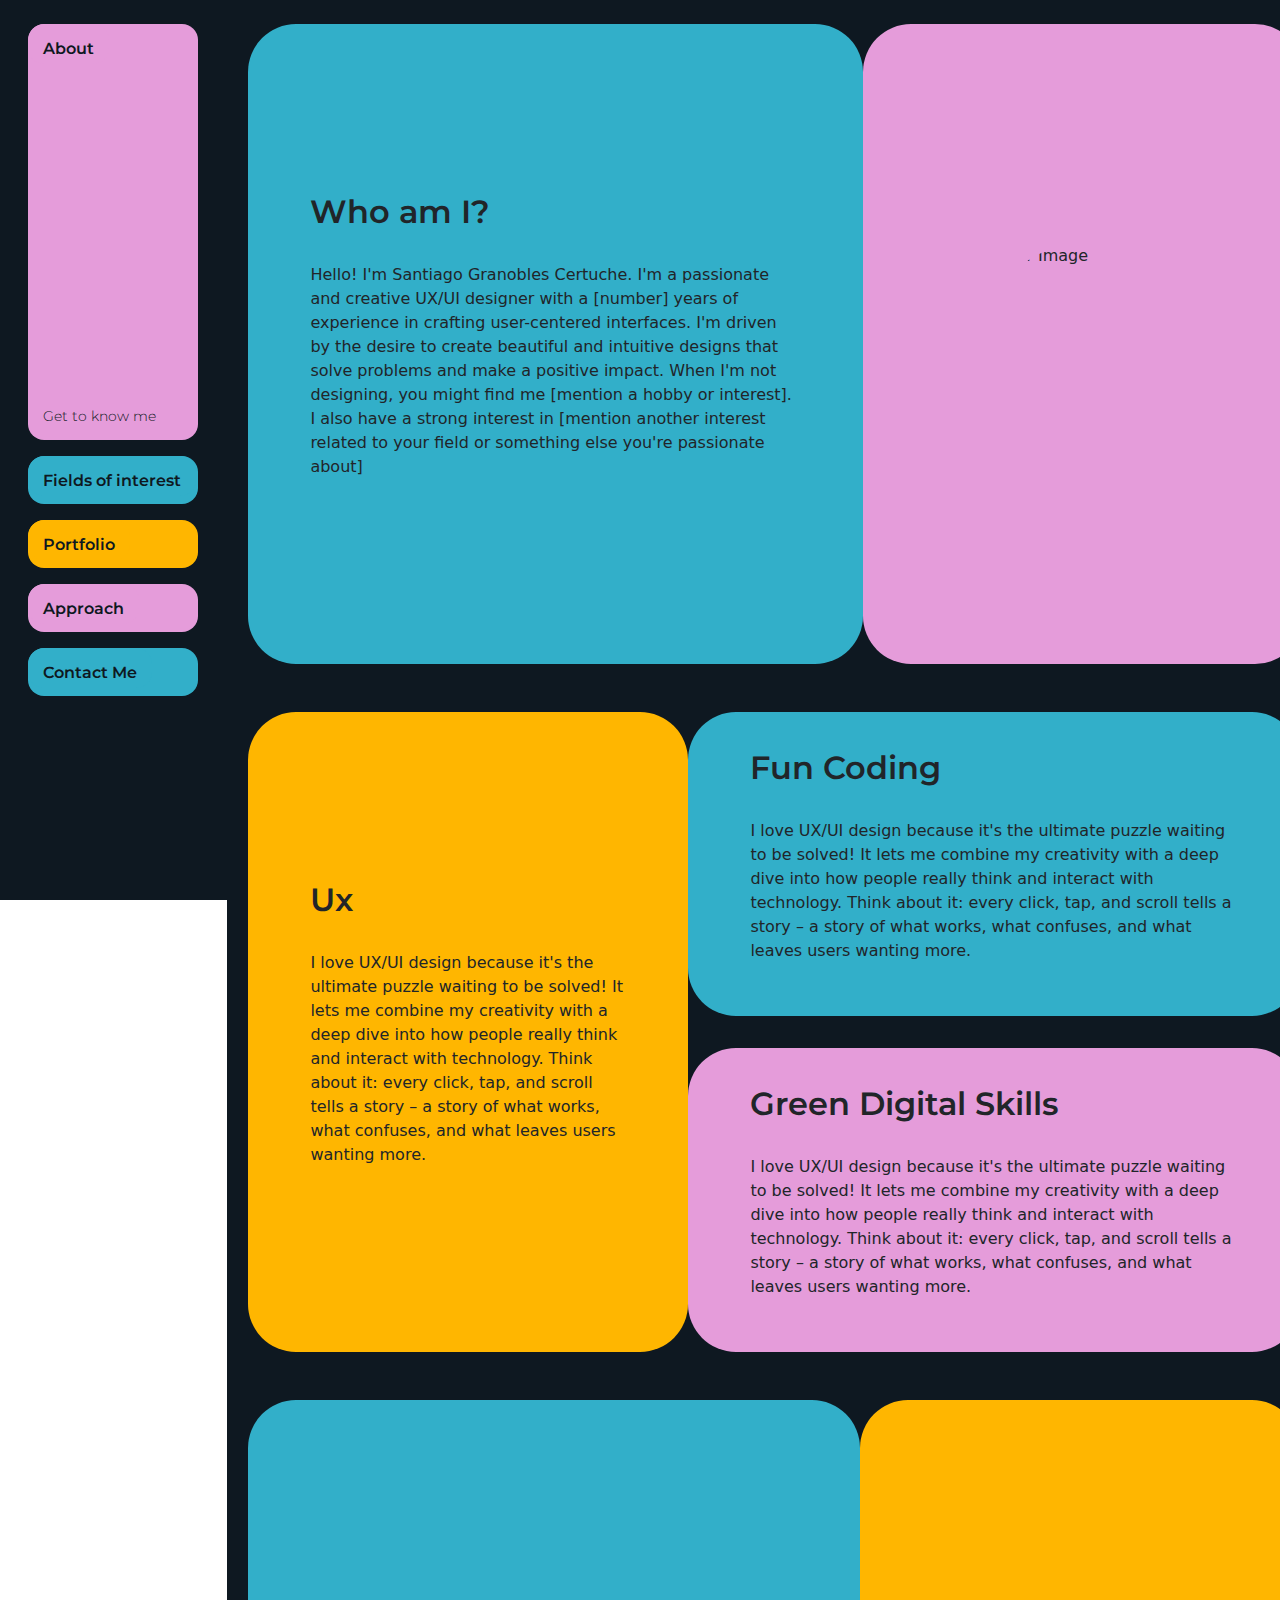
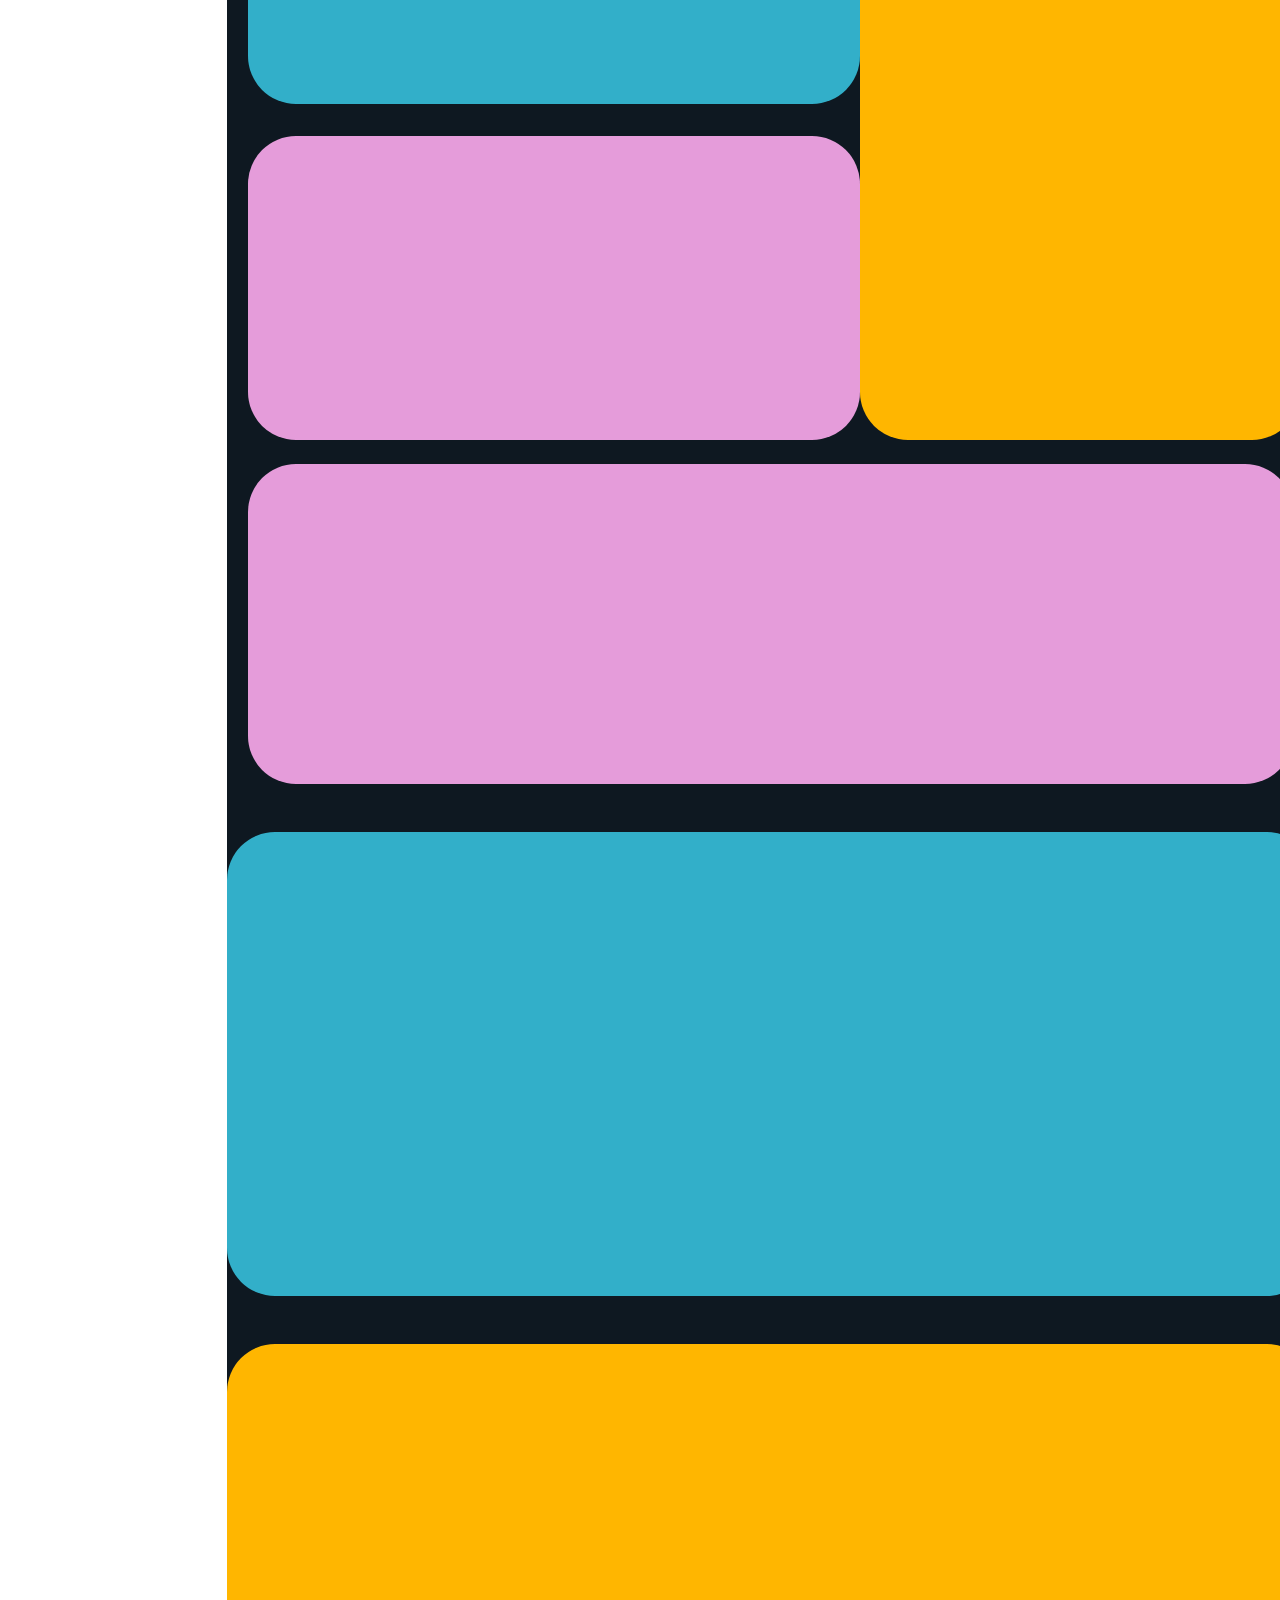
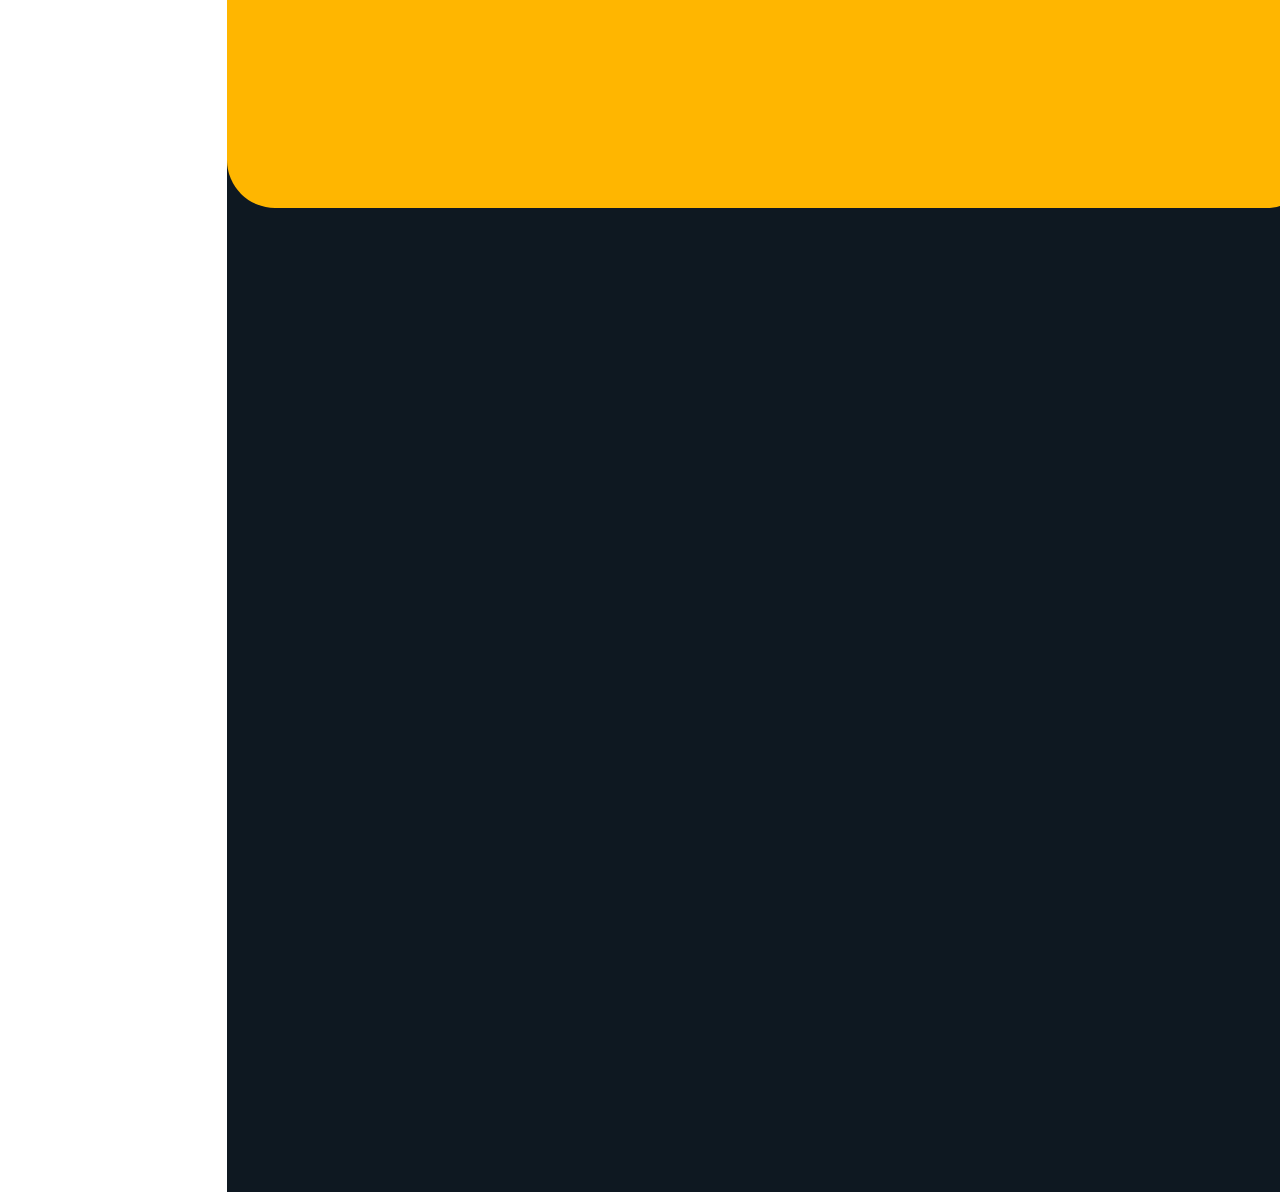
==== commit 6a1a8104: "Finished functionalities left menu with JS" ====
--- a/index.html
+++ b/index.html
@@ -45,17 +45,19 @@
         <ul class="cards">
             <input type="radio" name="menu" id="about" checked>
             <li class="first_menu">
-                <label for="about" class="title" id="colorOverride1">
-                    <h3>About</h3>
-                </label>
-                <h4 class="card_description">Get to know me</h4>
+                
+                    <label for="about" class="title" id="colorOverride1">
+                        <h3 id="about_link">About</h3>
+                    </label>
+                    <h4 class="card_description">Get to know me</h4>
+
 
 
             </li>
             <input type="radio" name="menu" id="interests">
             <li class="section2">
                 <label for="interests" class="title" id="colorOverride2">
-                    <h3>Fields of interest</h3>
+                    <h3 id="interests_link">Fields of interest</h3>
                 </label>
                 <h4 class="card_description">What I like</h4>
                 <!-- <a href="#">Undo</a> -->
@@ -63,7 +65,7 @@
             <input type="radio" name="menu" id="portfolio">
             <li class="section3">
                 <label for="portfolio" class="title" id="colorOverride3"></i>
-                    <h3>Portfolio</h3>
+                    <h3 id="portfolio_link">Portfolio</h3>
                 </label>
                 <h4 class="card_description">Projects I’m proud of</h4>
 
@@ -72,7 +74,7 @@
             <input type="radio" name="menu" id="approach">
             <li class="section4">
                 <label for="approach" class="title" id="colorOverride1"></i>
-                    <h3>Approach</h3>
+                    <h3 id="approach_link">Approach</h3>
                 </label>
                 <h4 class="card_description">How I design</h4>
 
@@ -81,7 +83,7 @@
             <input type="radio" name="menu" id="contact">
             <li class="section5">
                 <label for="contact" class="title"></i>
-                    <h3>Contact Me</h3>
+                    <h3 id="contact_link">Contact Me</h3>
                 </label>
                 <h4 class="card_description">Let’s work together!</h4>
                 <!-- <a href="#">Theme</a> -->
@@ -144,9 +146,11 @@
                     <section class="group_text">
                         <h1 class="Title">Green Digital Skills</h1>
                         <p>
-                            I love UX/UI design because it's the ultimate puzzle waiting to be solved! It lets me combine my
+                            I love UX/UI design because it's the ultimate puzzle waiting to be solved! It lets me
+                            combine my
                             creativity with a deep dive into how people really think and interact with technology. Think
-                            about it: every click, tap, and scroll tells a story – a story of what works, what confuses, and
+                            about it: every click, tap, and scroll tells a story – a story of what works, what confuses,
+                            and
                             what leaves users wanting more.</p>
                     </section>
                 </div>
@@ -167,10 +171,10 @@
         <section id="portfolioBottom">
             <div class="flat_large_spacer" id="self"></div>
         </section>
-        <section id="approach">
+        <section id="approach_section">
             <div class="xl_spacer"></div>
         </section>
-        <section id="contact">
+        <section id="contact_section">
             <div class="xl_spacer override-color1"></div>
         </section>
         <footer class="footer_github">
--- a/style.css
+++ b/style.css
@@ -346,10 +346,10 @@
 }
 
 h3 {
-  font-family: "Montserrat", sans-serif;
+  font-family: "Montserrat", sans-serif !important;
   font-weight: 600 !important; /* Medium weight for Montserrat */
   font-size: 16px !important;
-  color: #0e1821;
+  color: #0e1821 !important;
 }
 h4 {
   font-family: "Montserrat", sans-serif;
@@ -357,6 +357,26 @@
   font-size: 14px !important;
   color: #0e1821;
 }
+
+#mini_card{
+  background-color: #e59cda;
+  height: 2rem;
+  width: 7rem;
+  border-radius: 1rem;
+  display: flex;
+  justify-content: center;
+  align-items: center;
+}
+
+.github_link{
+  padding-top: 15px;
+}
+
+a{
+  color: #0e1821 !important;
+  text-decoration: none !important;
+}
+
 
 #colorOverride1 {
   background-color: #e59cda;
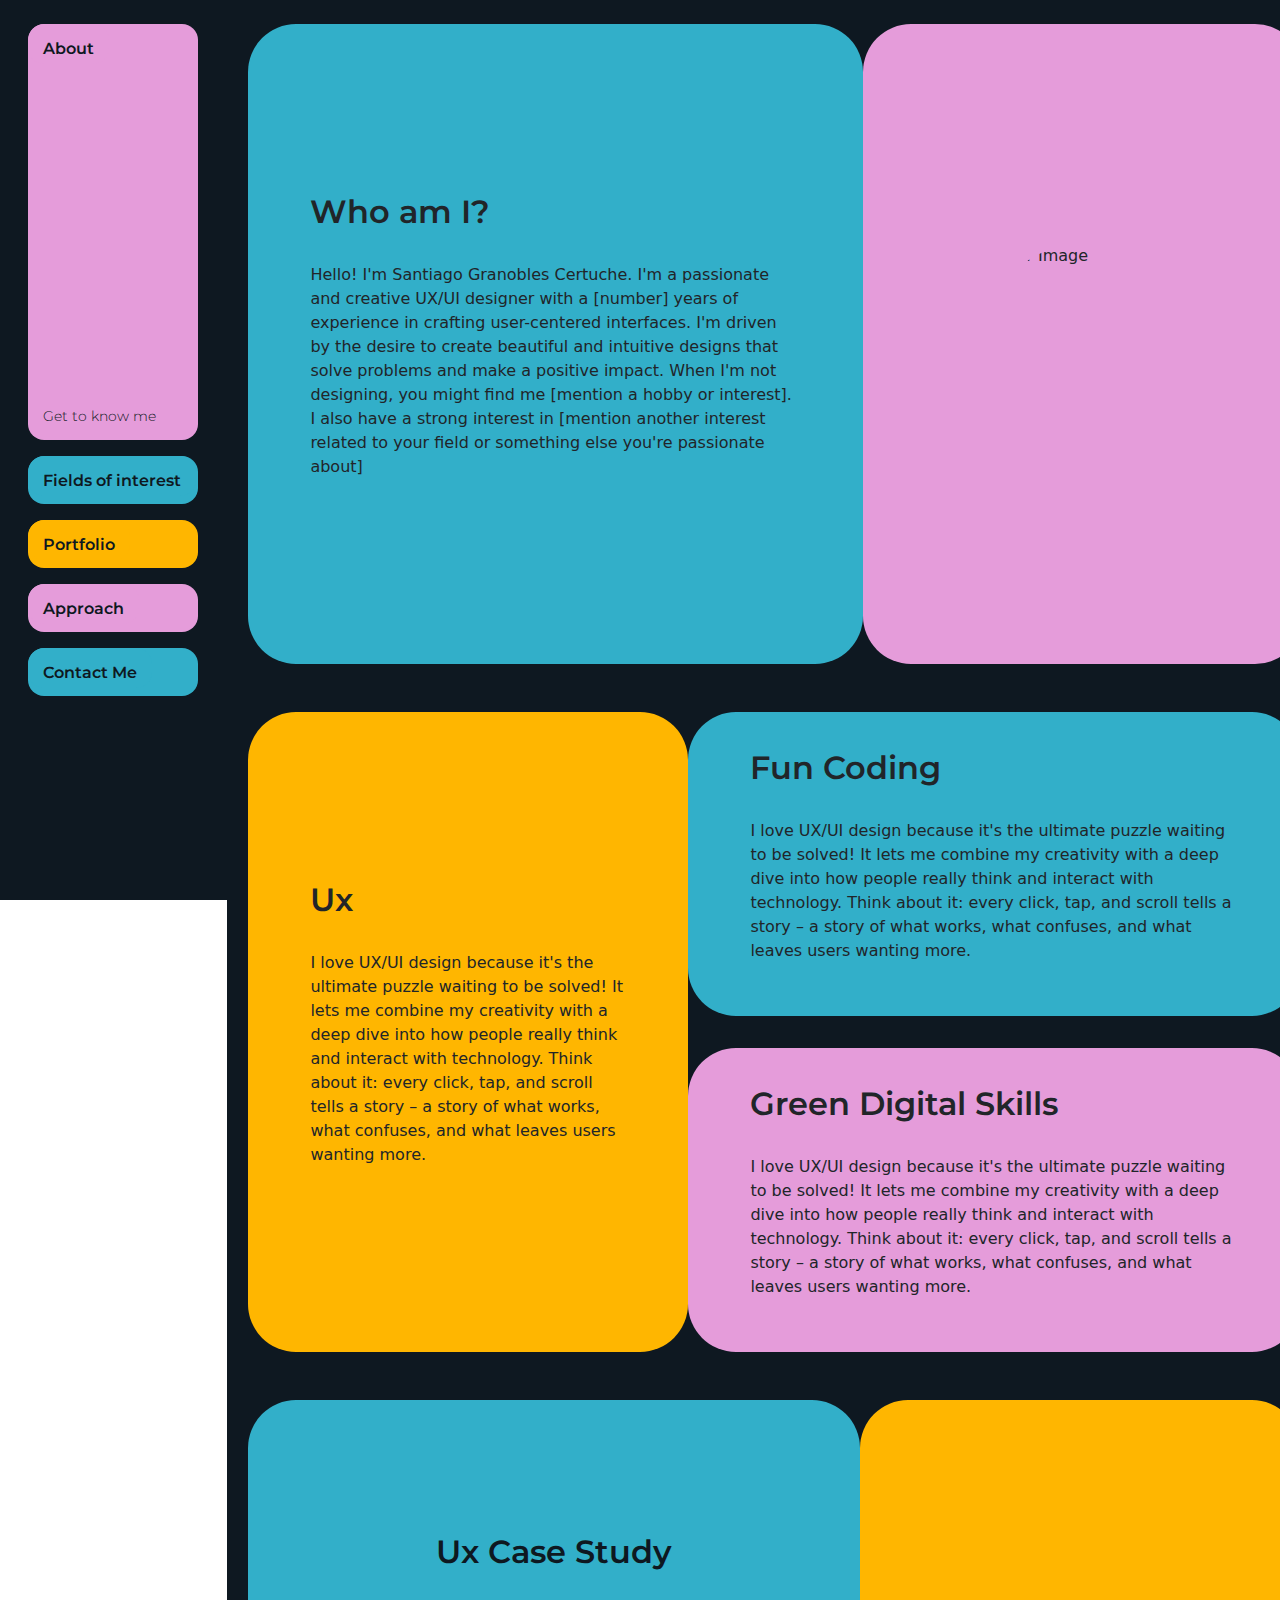
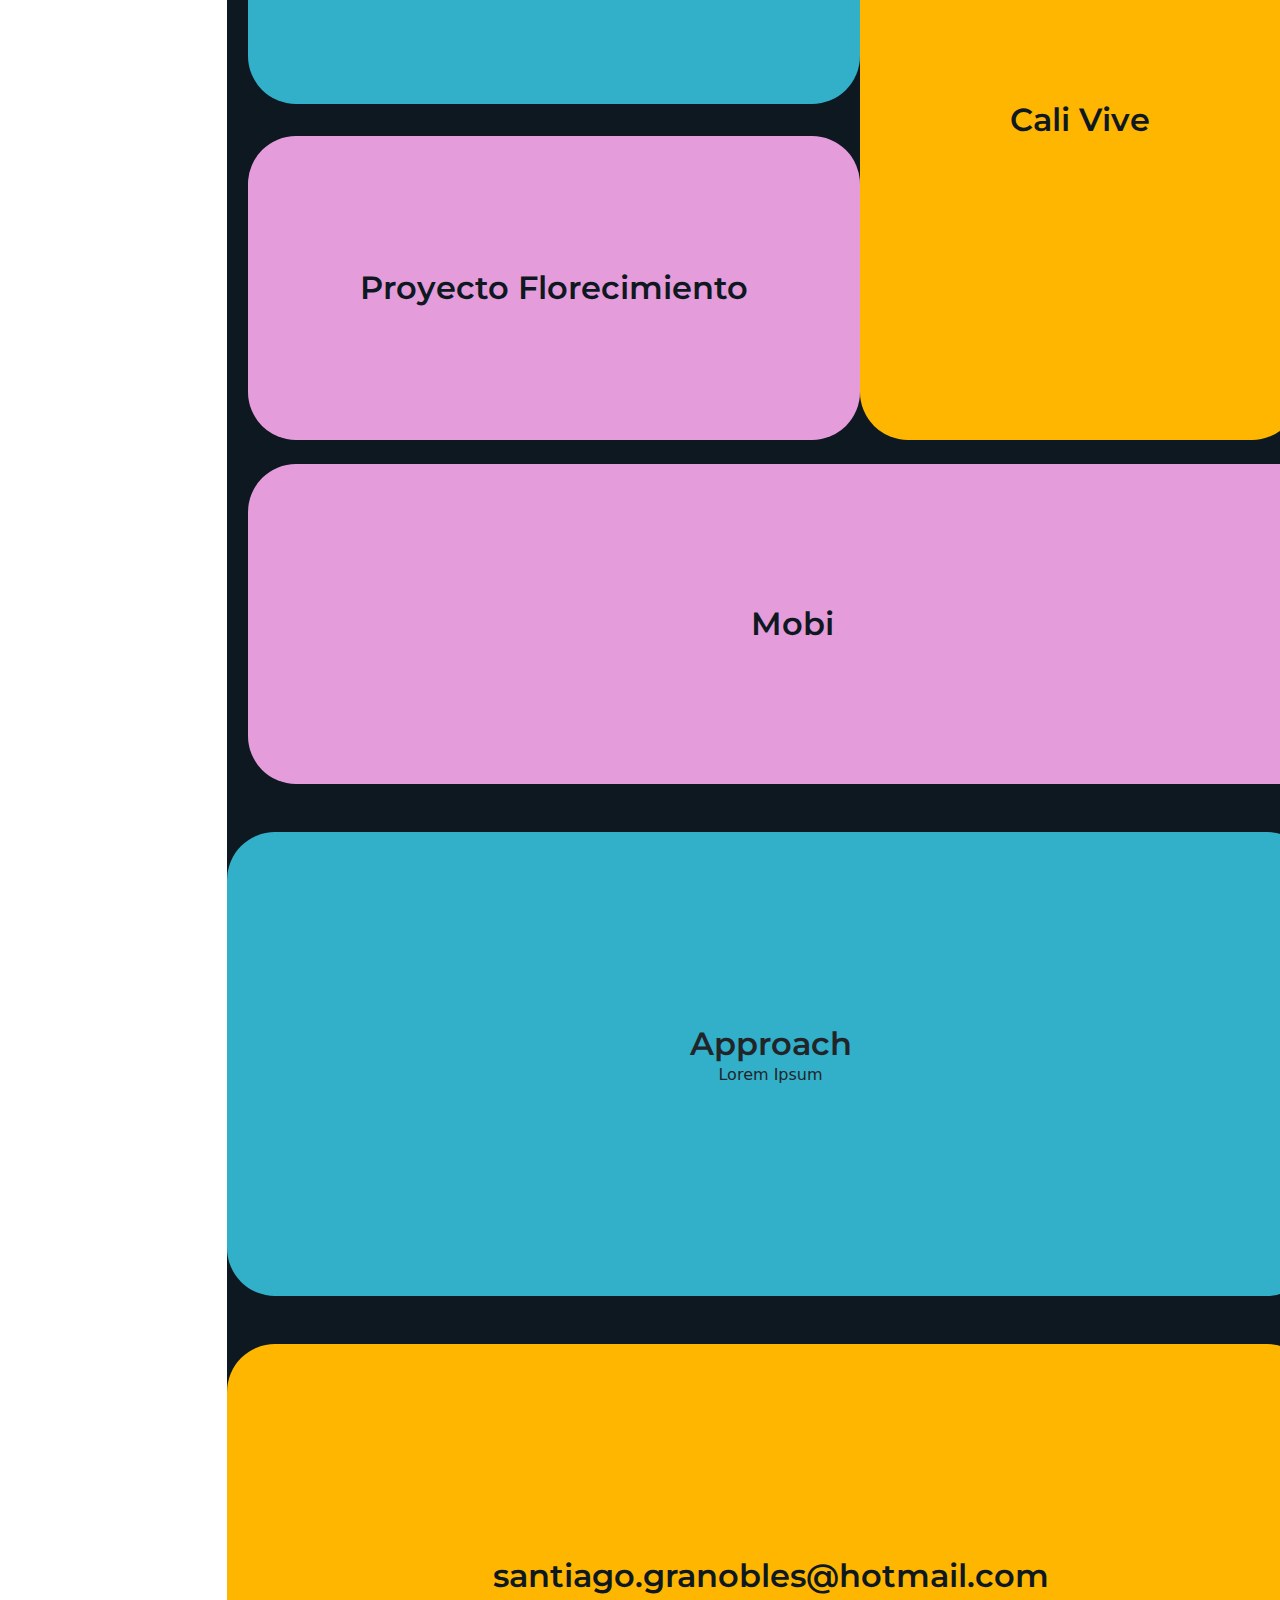
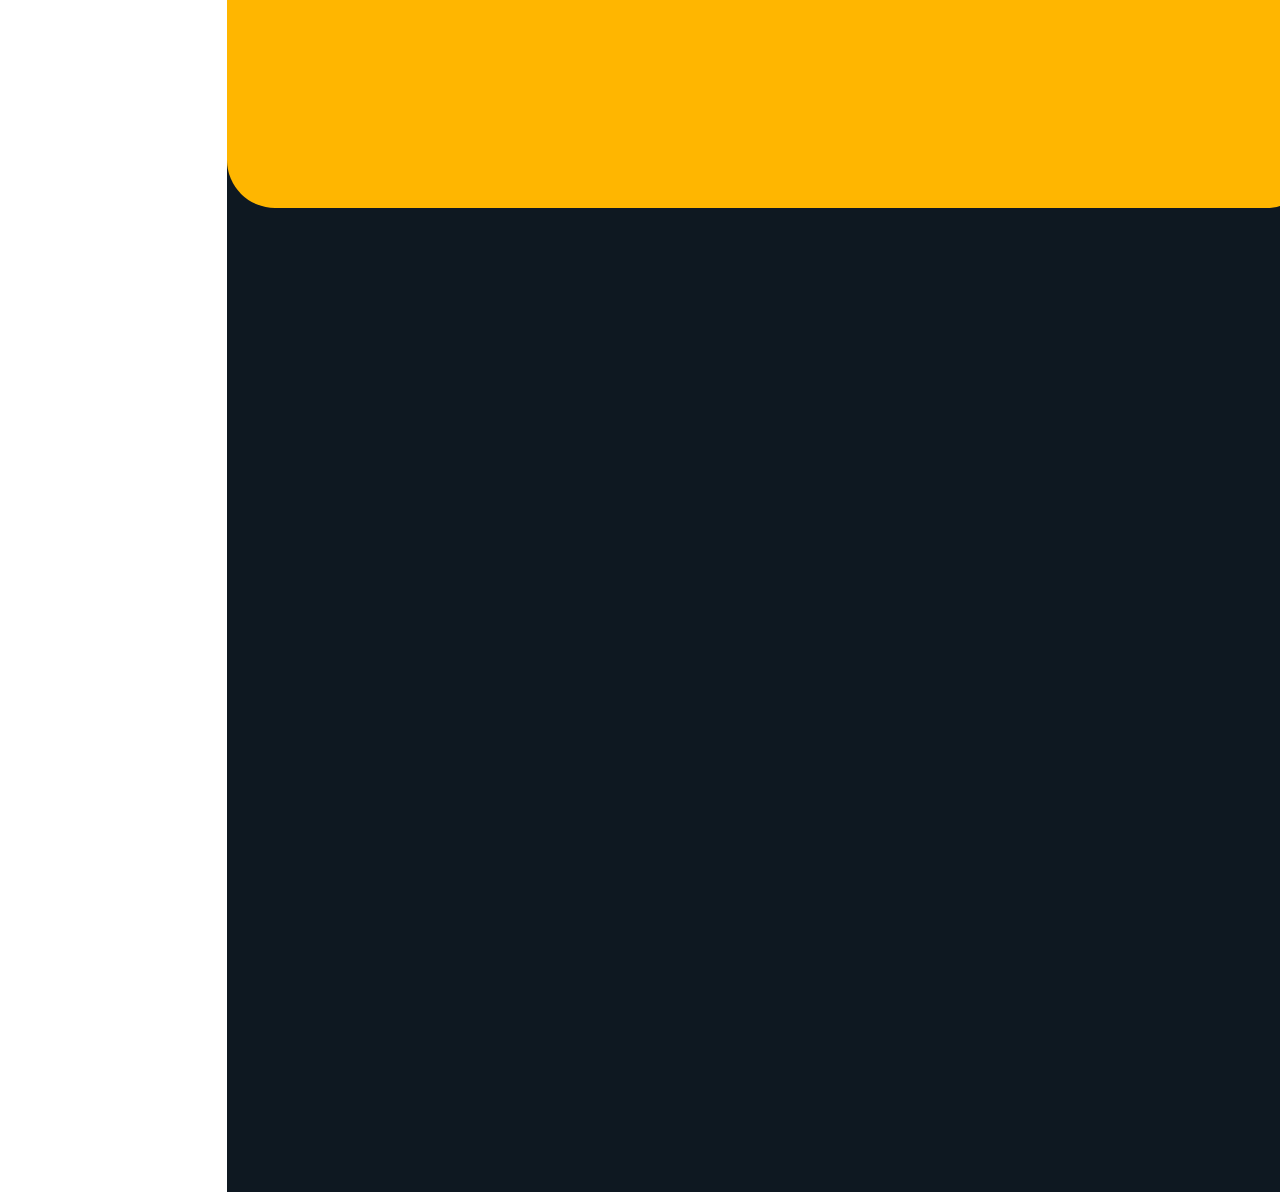
==== commit a3f9e7b6: "General href's done" ====
--- a/index.html
+++ b/index.html
@@ -45,11 +45,11 @@
         <ul class="cards">
             <input type="radio" name="menu" id="about" checked>
             <li class="first_menu">
-                
-                    <label for="about" class="title" id="colorOverride1">
-                        <h3 id="about_link">About</h3>
-                    </label>
-                    <h4 class="card_description">Get to know me</h4>
+
+                <label for="about" class="title" id="colorOverride1">
+                    <h3 id="about_link">About</h3>
+                </label>
+                <h4 class="card_description">Get to know me</h4>
 
 
 
@@ -98,6 +98,7 @@
             <div class="large_spacers">
                 <section class="group_text">
                     <h1 class="Title">Who am I?</h1>
+                    <pre></pre>
                     <p>Hello! I'm Santiago Granobles Certuche.
 
                         I'm a passionate and creative UX/UI designer with a [number] years of experience
@@ -120,6 +121,8 @@
             <div class="skinny_spacers override-color">
                 <section class="group_text">
                     <h1 class="Title">Ux</h1>
+                    <pre></pre>
+
                     <p>
                         I love UX/UI design because it's the ultimate puzzle waiting to be solved! It lets me combine my
                         creativity with a deep dive into how people really think and interact with technology. Think
@@ -133,6 +136,7 @@
                 <div class="flat_spacer1">
                     <section class="group_text">
                         <h1 class="Title">Fun Coding</h1>
+                        <pre></pre>
                         <p>
                             I love UX/UI design because it's the ultimate puzzle waiting to be solved! It lets me
                             combine my
@@ -145,6 +149,7 @@
                 <div class="flat_spacer2">
                     <section class="group_text">
                         <h1 class="Title">Green Digital Skills</h1>
+                        <pre></pre>
                         <p>
                             I love UX/UI design because it's the ultimate puzzle waiting to be solved! It lets me
                             combine my
@@ -160,22 +165,49 @@
         <section id="portfolio_section">
 
             <div class="flat_scpacers_column">
-                <div class="flat_spacer1"></div>
-                <div class="flat_spacer2"></div>
-            </div>
-            <div class="skinny_spacers override-color"></div>
+                <a href="https://www.behance.net/gallery/138547019/Ux-Case-Study-Employement" target="_blank"
+                    rel="noopener noreferrer">
+                    <div class="flat_spacer1 portfolio_image1" id="project1">
+                        <h1>Ux Case Study</h1>
+                    </div>
+                </a>
+                <a href="https://www.behance.net/gallery/158573537/Proyecto-Florecimiento-(Research)" target="_blank"
+                    rel="noopener noreferrer">
+                    <div class="flat_spacer2 portfolio_image2" id="project2">
+                        <h1>Proyecto Florecimiento</h1>
+                    </div>
+                </a>
+            </div>
+            <a href="https://www.behance.net/gallery/152685969/GASTRONOMIA-UXUI" target="_blank"
+                rel="noopener noreferrer">
+                <div class="skinny_spacers override-color portfolio_image3" id="project3">
+                    <h1>Cali Vive</h1>
+                </div>
+            </a>
 
 
 
         </section>
         <section id="portfolioBottom">
-            <div class="flat_large_spacer" id="self"></div>
+            <a href="https://www.behance.net/gallery/145227159/Mobi-Travel-assistant-Research-and-design"
+                target="_blank" rel="noopener noreferrer">
+                <div class="flat_large_spacer portfolio_image4" id="project4">
+                    <h1>Mobi</h1>
+                </div>
+            </a>
         </section>
         <section id="approach_section">
-            <div class="xl_spacer"></div>
+            <div class="xl_spacer">
+                <h1>Approach</h1>
+                <p>Lorem Ipsum</p>
+            </div>
         </section>
         <section id="contact_section">
-            <div class="xl_spacer override-color1"></div>
+            <div class="xl_spacer override-color1">
+                <a href="mailto:santiago.granobles@hotmail.com">
+                    <h1>santiago.granobles@hotmail.com</h1>
+                </a>
+            </div>
         </section>
         <footer class="footer_github">
             <p><a href="https://github.com/ProMistakesMkr" target="_blank" rel="noopener noreferrer">GitHub
--- a/style.css
+++ b/style.css
@@ -197,9 +197,14 @@
   border-radius: 3rem;
   width: 68rem;
   height: 20rem;
-}
-.self {
+  display: flex;
+  justify-content: center;
+  align-items: center;
+}
+.project4 {
   align-self: flex-end;
+  justify-content: center;
+  align-items: center;
 }
 
 .xl_spacer {
@@ -208,6 +213,10 @@
   width: 68rem;
   height: 29rem;
   margin-top: 3rem;
+  display: flex;
+  flex-direction: column;
+  justify-content: center;
+  align-items: center;
 }
 
 .override-color1 {
@@ -288,7 +297,6 @@
   list-style-position: inside; /*Does not remove indentation*/
   list-style-type: none;
   display: flex;
-  
 }
 
 ul {
@@ -342,7 +350,11 @@
   font-weight: 600 !important; /* Bold weight for Montserrat */
   font-size: 2rem !important;
   color: #0e1821;
-  margin-bottom: 2rem !important;
+  margin-bottom: 0rem !important;
+}
+pre {
+  height: 2rem;
+  margin: 0% !important;
 }
 
 h3 {
@@ -358,7 +370,7 @@
   color: #0e1821;
 }
 
-#mini_card{
+#mini_card {
   background-color: #e59cda;
   height: 2rem;
   width: 7rem;
@@ -368,15 +380,14 @@
   align-items: center;
 }
 
-.github_link{
+.github_link {
   padding-top: 15px;
 }
 
-a{
+a {
   color: #0e1821 !important;
   text-decoration: none !important;
 }
-
 
 #colorOverride1 {
   background-color: #e59cda;
@@ -402,6 +413,29 @@
 i {
   margin-right: 12px;
 }
+
+.portfolio_image1:hover {
+  background-image: url(https://mir-s3-cdn-cf.behance.net/projects/404/cff287138547019.Y3JvcCwxMzgwLDEwODAsNTEsMA.png);
+  transition: 5s;
+  transition-delay: 5s;
+}
+.portfolio_image2:hover {
+  background-image: url(https://mir-s3-cdn-cf.behance.net/projects/404/cec4d6158573537.Y3JvcCwxMzgwLDEwODAsMCww.png);
+  transition: 5s;
+  transition-delay: 5s;
+}
+
+.portfolio_image3:hover {
+  background-image: url(https://mir-s3-cdn-cf.behance.net/projects/404/8a4686152685969.Y3JvcCw5NDgsNzQyLDIyNSww.jpg);
+  transition: 5s;
+  transition-delay: 5s;
+}
+.portfolio_image4:hover {
+  background-image: url(https://mir-s3-cdn-cf.behance.net/projects/404/ce04ed145227159.Y3JvcCwxMjMyLDk2NCwzNDQsMA.png);
+  transition: 5s;
+  transition-delay: 5s;
+}
+
 @media screen and (max-width: 600px) {
   nav {
     width: 100%;
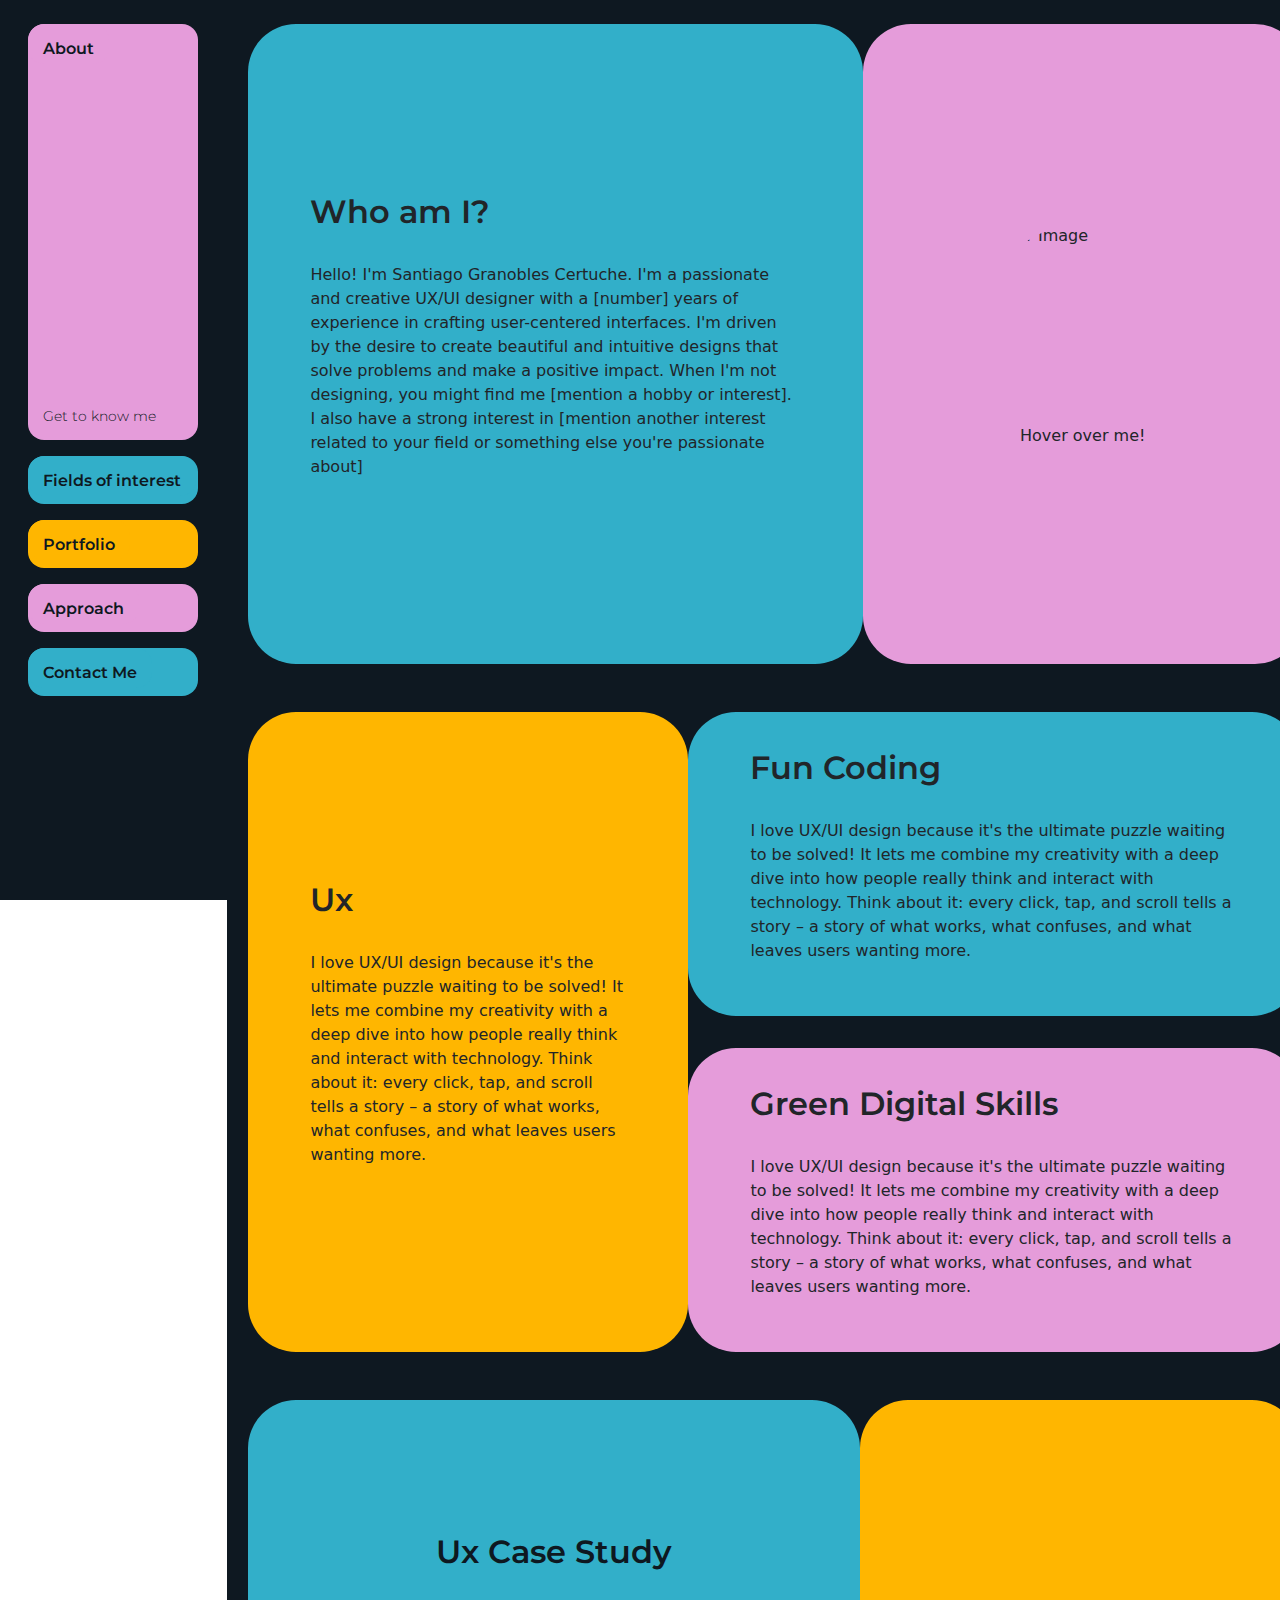
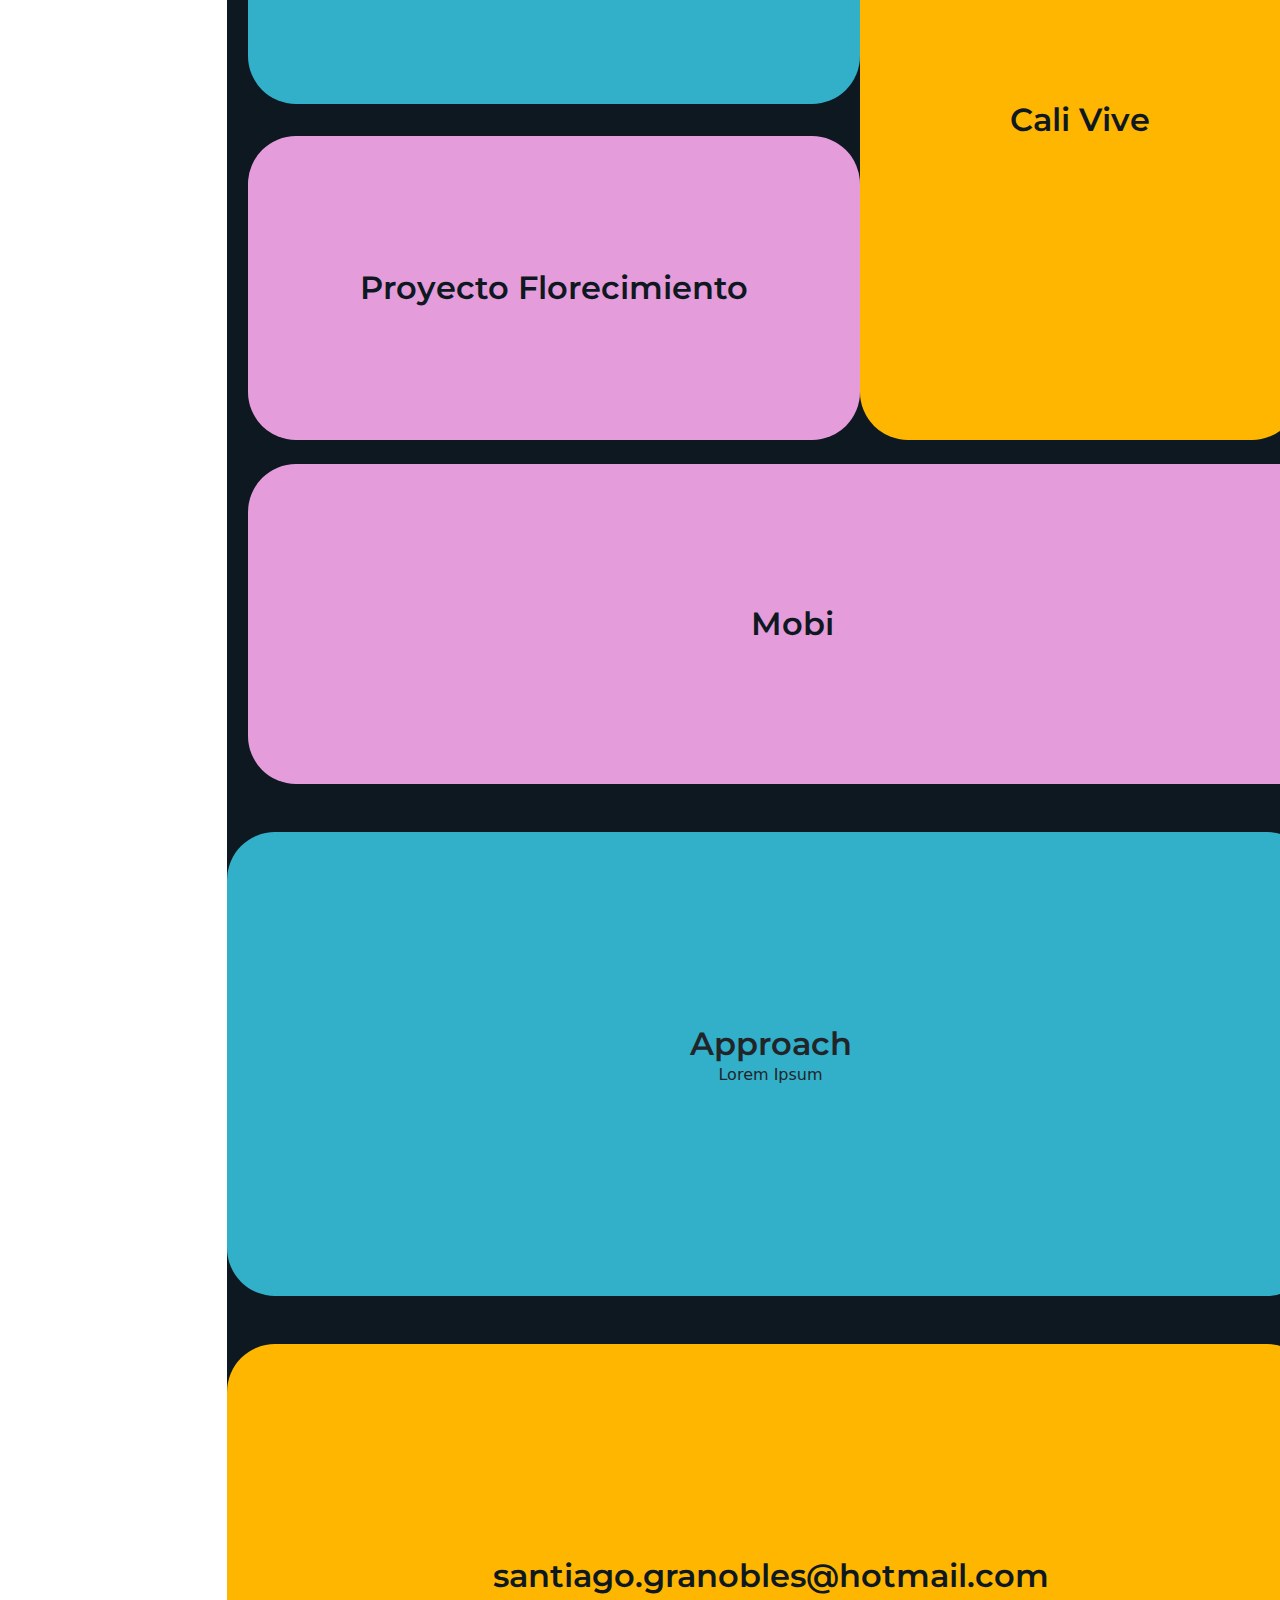
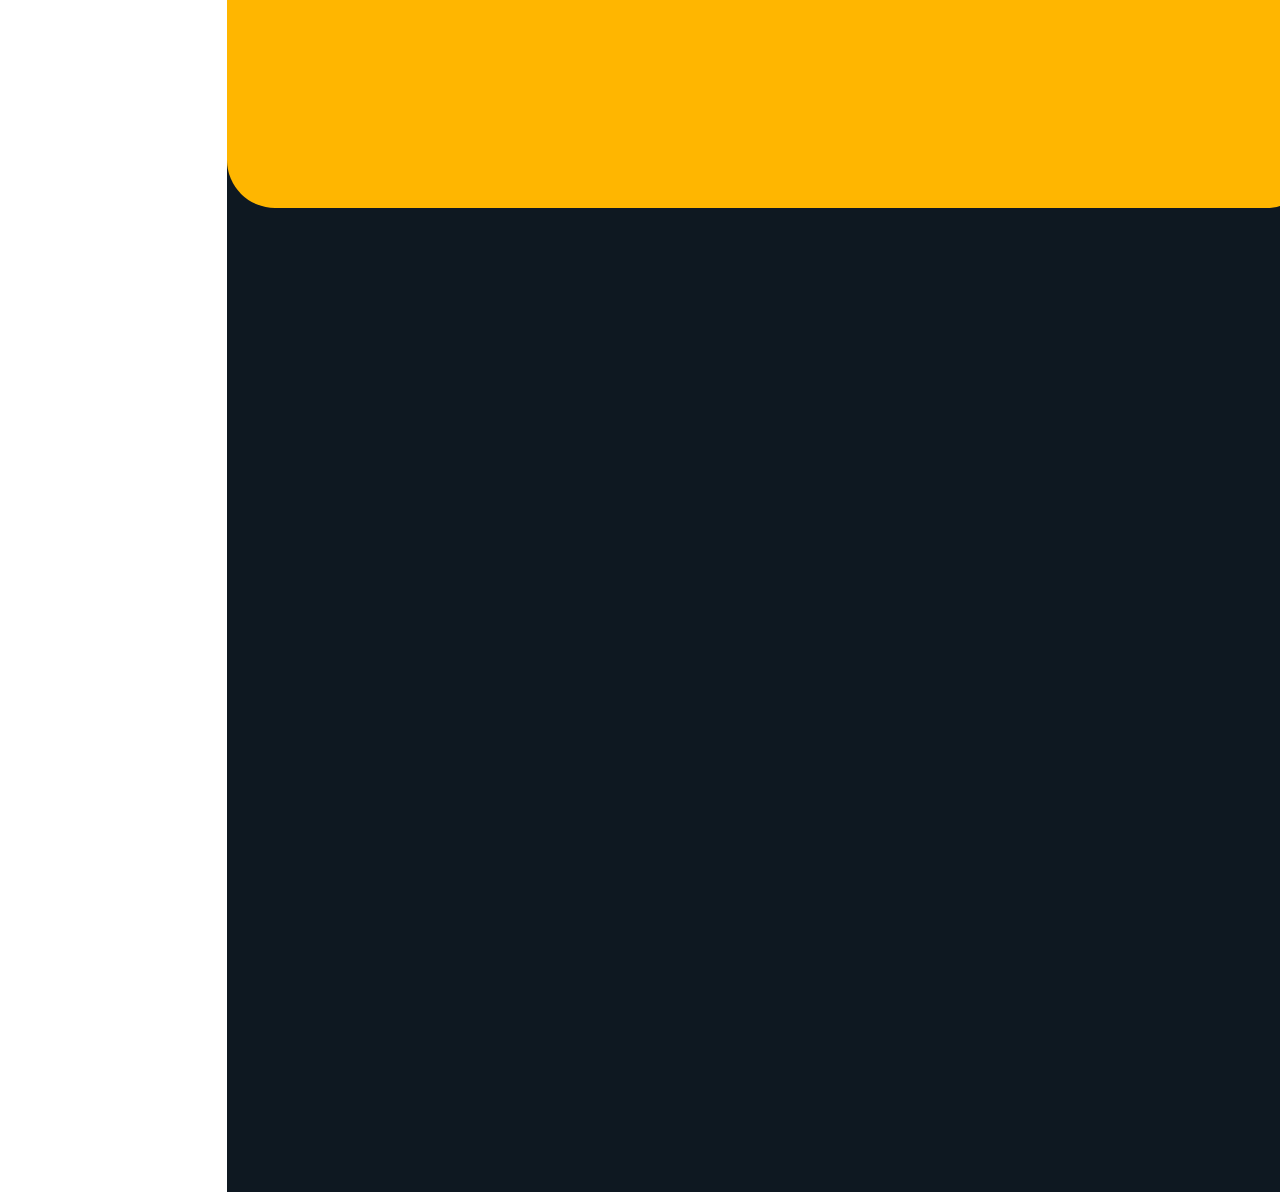
==== commit ba0eac3a: "Some basic animations with JS, in progress" ====
--- a/index.html
+++ b/index.html
@@ -95,7 +95,7 @@
     <!-- TEST AREA NAVIGATION END-->
     <main id="content">
         <section id="about_section">
-            <div class="large_spacers">
+            <div class="large_spacers largespaceranimation">
                 <section class="group_text">
                     <h1 class="Title">Who am I?</h1>
                     <pre></pre>
@@ -112,8 +112,10 @@
             <div class="skinny_spacers">
                 <!-- Picture of me -->
                 <div class="circular-section">
-                    <img src="./src/me.jpg" alt="Your Image">
-                </div>
+                    <img src="./src/me.png" alt="Your Image">
+                    
+                </div>
+                <p class="minidescription">Hover over me!</p>
             </div>
 
         </section>
--- a/style.css
+++ b/style.css
@@ -6,6 +6,10 @@
 }
 
 body {
+  /*Variables*/
+  --border-radius: 2rem;
+  --dark-blue: #0e1821;
+
   background-color: #0e1821;
   margin-top: 0px;
   margin-left: 0px;
@@ -62,7 +66,15 @@
   padding-right: 0%;
   background-color: transparent;
   width: 96%;
-}
+
+}
+
+.about_section_override{
+  padding-top: 40rem;
+}
+
+
+
 .large_spacers {
   background-color: #32afc9;
   display: flex;
@@ -73,6 +85,18 @@
   justify-content: center;
   align-items: left;
   flex-shrink: 0;
+
+  /*Test*/
+
+  transition: width 0.3s ease, height 0.3s ease;
+}
+
+.large_spacers_override{
+
+  width: 38.4rem;
+  height: 20rem;
+  
+
 }
 
 .skinny_spacers {
@@ -85,6 +109,35 @@
   justify-content: center;
   align-items: center;
   flex-shrink: 0;
+}
+
+/* Define a CSS animation for continuous rotation */
+@keyframes spin {
+  0% {
+    transform: rotate(0deg);
+  }
+  100% {
+    transform: rotate(360deg);
+  }
+}
+
+@keyframes float {
+  0% {
+    transform: translateY(-20px);
+  }
+  100% {
+    transform: translateY(20px);
+  }
+}
+
+/* Apply the animation to the image */
+/* .skinny_spacers img:hover {
+  animation: spin 2s linear infinite; 
+} */
+
+/* Apply the animation to the image */
+.skinny_spacers:hover img {
+  animation: spin 2.5s linear infinite;
 }
 
 .group_text {
@@ -101,6 +154,10 @@
   border-radius: 50%; /* Makes the section circular */
   overflow: hidden; /* Hides anything outside the circular area */
   position: relative; /* Allows positioning of the image inside */
+}
+
+.minidescription {
+  align-self: center;
 }
 
 /* Style the image within the circular section */
@@ -414,26 +471,27 @@
   margin-right: 12px;
 }
 
+.portfolio_image2 {
+  /* Set initial background image */
+  background-image: none;
+  /* Add transition property */
+  transition: background-image 0.3s ease;
+}
+
 .portfolio_image1:hover {
   background-image: url(https://mir-s3-cdn-cf.behance.net/projects/404/cff287138547019.Y3JvcCwxMzgwLDEwODAsNTEsMA.png);
-  transition: 5s;
-  transition-delay: 5s;
-}
+}
+
 .portfolio_image2:hover {
   background-image: url(https://mir-s3-cdn-cf.behance.net/projects/404/cec4d6158573537.Y3JvcCwxMzgwLDEwODAsMCww.png);
-  transition: 5s;
-  transition-delay: 5s;
+  transition-delay: 2s;
 }
 
 .portfolio_image3:hover {
   background-image: url(https://mir-s3-cdn-cf.behance.net/projects/404/8a4686152685969.Y3JvcCw5NDgsNzQyLDIyNSww.jpg);
-  transition: 5s;
-  transition-delay: 5s;
 }
 .portfolio_image4:hover {
   background-image: url(https://mir-s3-cdn-cf.behance.net/projects/404/ce04ed145227159.Y3JvcCwxMjMyLDk2NCwzNDQsMA.png);
-  transition: 5s;
-  transition-delay: 5s;
 }
 
 @media screen and (max-width: 600px) {
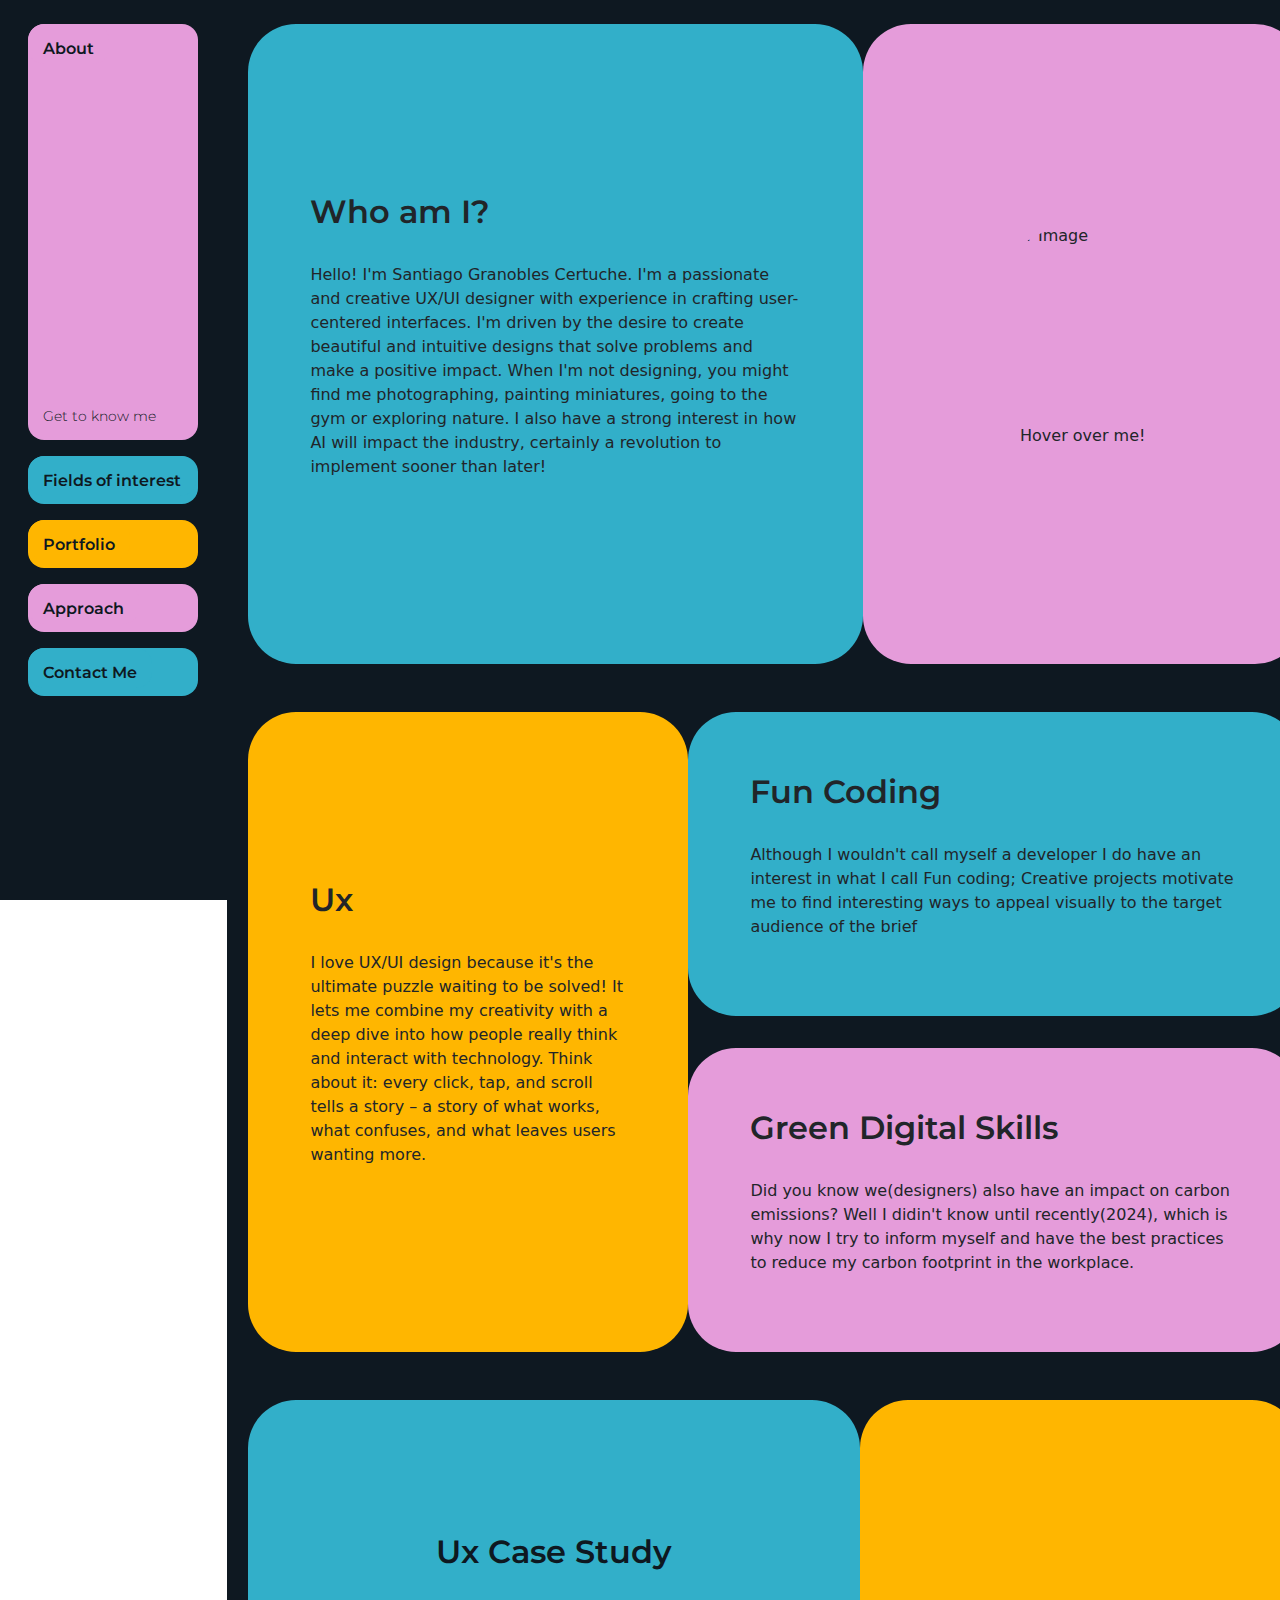
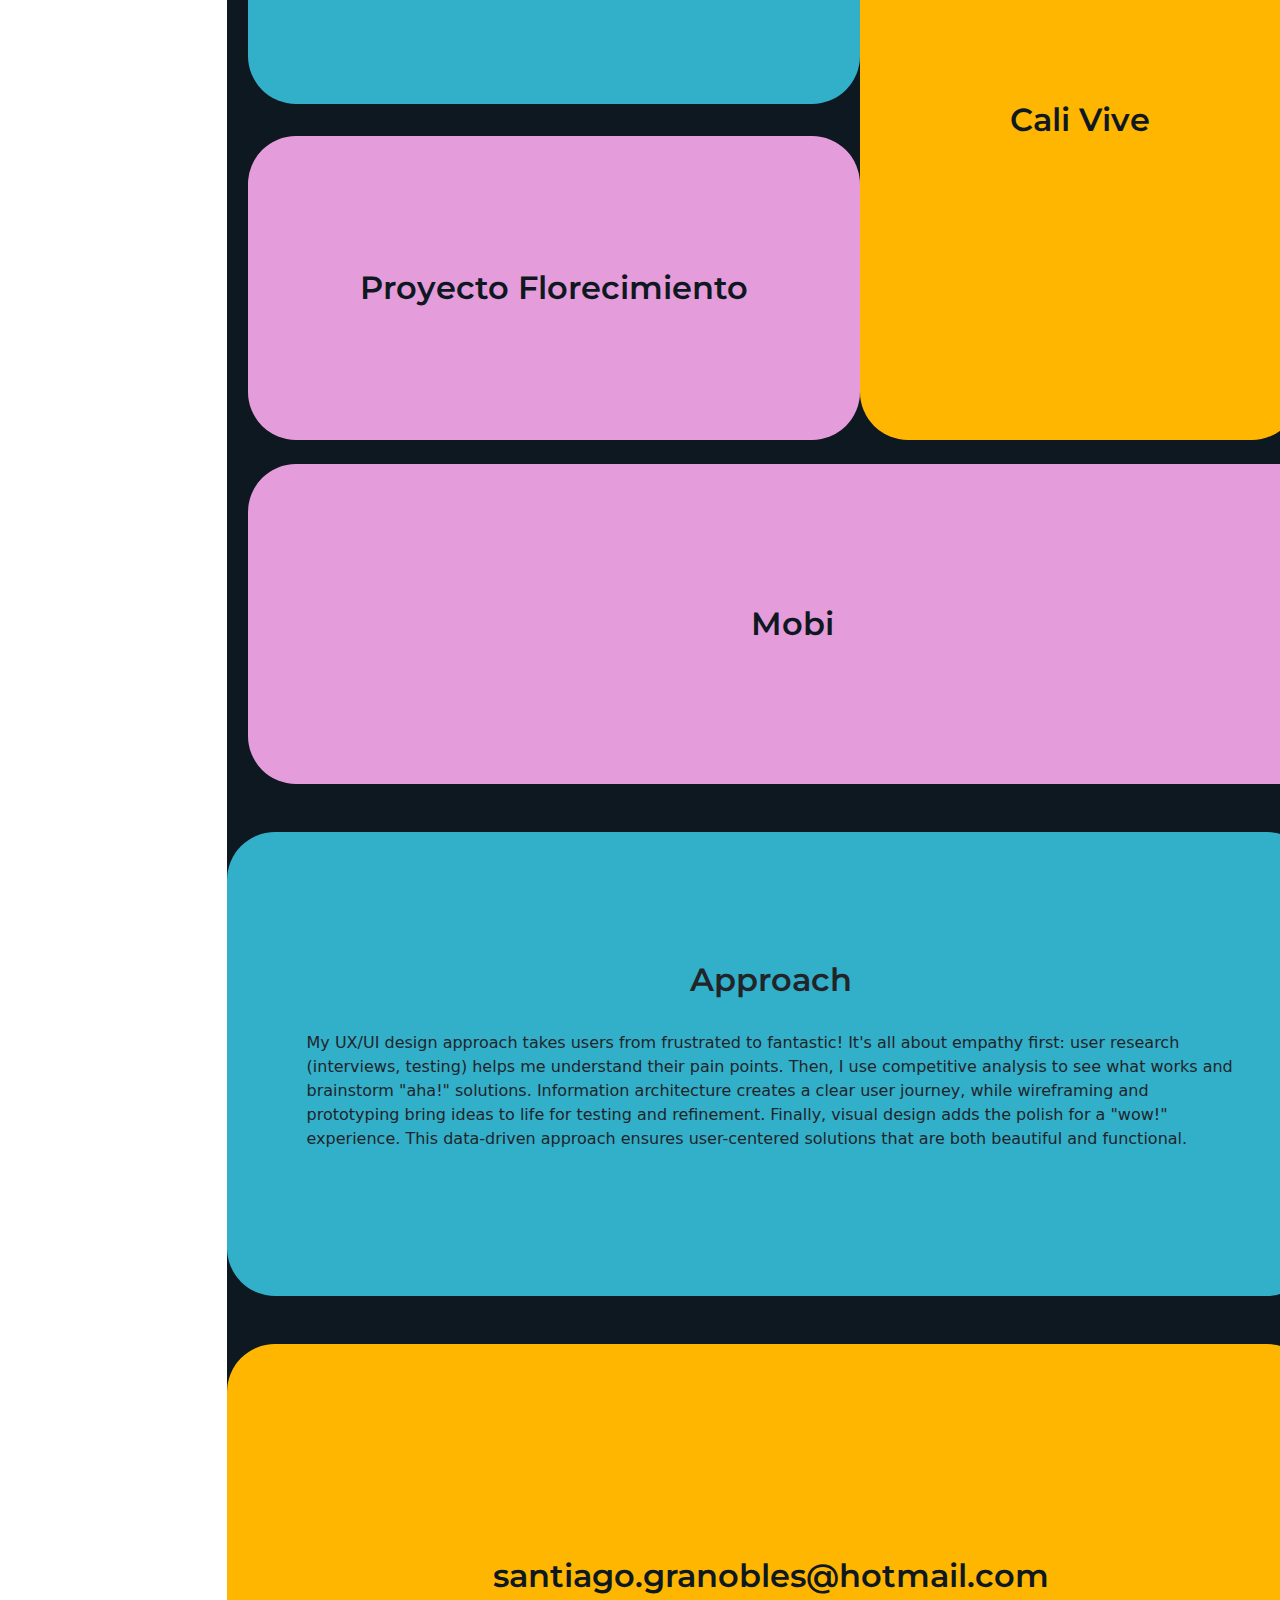
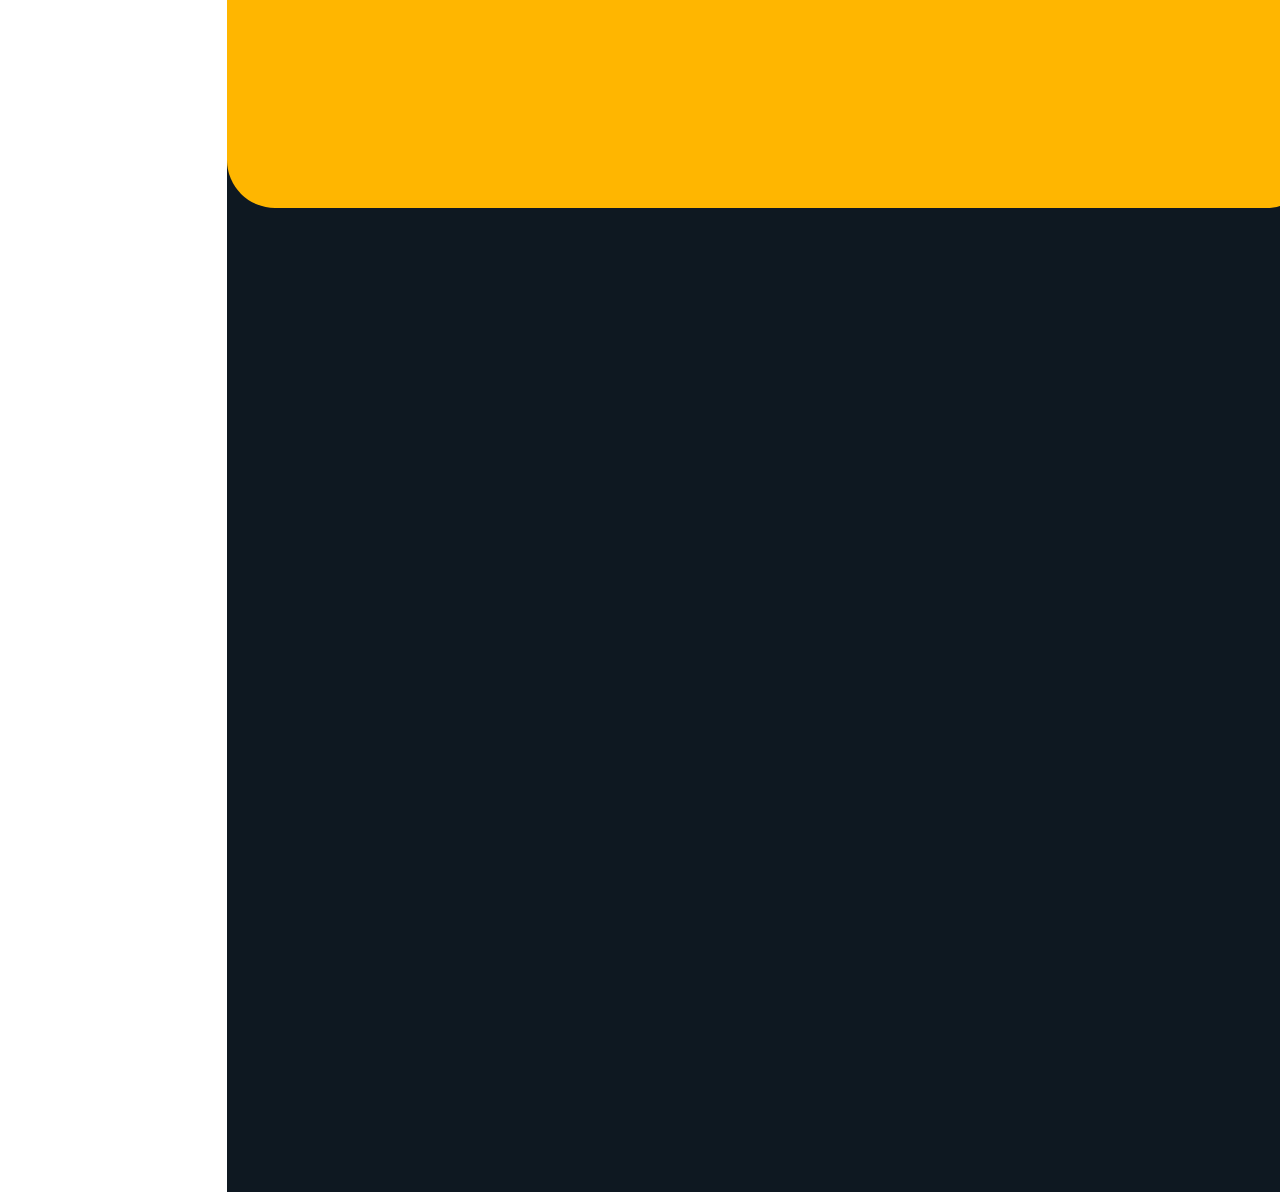
==== commit 5d6f435e: "Text done" ====
--- a/index.html
+++ b/index.html
@@ -94,26 +94,27 @@
 
     <!-- TEST AREA NAVIGATION END-->
     <main id="content">
-        <section id="about_section">
+        <section id="about_section" class="about_section_override">
             <div class="large_spacers largespaceranimation">
                 <section class="group_text">
                     <h1 class="Title">Who am I?</h1>
                     <pre></pre>
                     <p>Hello! I'm Santiago Granobles Certuche.
 
-                        I'm a passionate and creative UX/UI designer with a [number] years of experience
+                        I'm a passionate and creative UX/UI designer with experience
                         in crafting user-centered interfaces. I'm driven by the desire to create beautiful
                         and intuitive designs that solve problems and make a positive impact.
-                        When I'm not designing, you might find me [mention a hobby or interest].
-                        I also have a strong interest in [mention another interest related to your
-                        field or something else you're passionate about]</p>
+                        When I'm not designing, you might find me photographing, painting miniatures, going to the gym
+                        or exploring nature.
+                        I also have a strong interest in how AI will impact the industry, certainly a revolution to
+                        implement sooner than later!</p>
                 </section>
             </div>
             <div class="skinny_spacers">
                 <!-- Picture of me -->
                 <div class="circular-section">
                     <img src="./src/me.png" alt="Your Image">
-                    
+
                 </div>
                 <p class="minidescription">Hover over me!</p>
             </div>
@@ -140,12 +141,9 @@
                         <h1 class="Title">Fun Coding</h1>
                         <pre></pre>
                         <p>
-                            I love UX/UI design because it's the ultimate puzzle waiting to be solved! It lets me
-                            combine my
-                            creativity with a deep dive into how people really think and interact with technology. Think
-                            about it: every click, tap, and scroll tells a story – a story of what works, what confuses,
-                            and
-                            what leaves users wanting more.</p>
+                            Although I wouldn't call myself a developer I do have an interest in what I call Fun coding;
+                            Creative projects motivate me to find interesting ways to appeal visually to the target
+                            audience of the brief</p>
                     </section>
                 </div>
                 <div class="flat_spacer2">
@@ -153,12 +151,10 @@
                         <h1 class="Title">Green Digital Skills</h1>
                         <pre></pre>
                         <p>
-                            I love UX/UI design because it's the ultimate puzzle waiting to be solved! It lets me
-                            combine my
-                            creativity with a deep dive into how people really think and interact with technology. Think
-                            about it: every click, tap, and scroll tells a story – a story of what works, what confuses,
-                            and
-                            what leaves users wanting more.</p>
+                            Did you know we(designers) also have an impact on carbon emissions? Well I didin't know
+                            until
+                            recently(2024), which is why now I try to inform myself and have the best practices to
+                            reduce my carbon footprint in the workplace.</p>
                     </section>
                 </div>
             </div>
@@ -201,7 +197,14 @@
         <section id="approach_section">
             <div class="xl_spacer">
                 <h1>Approach</h1>
-                <p>Lorem Ipsum</p>
+                <pre></pre>
+                <p class="approachtext"> My UX/UI design approach takes users from frustrated to fantastic! It's all
+                    about empathy first: user research (interviews, testing) helps me understand their pain points.
+                    Then, I use competitive analysis to see what works and brainstorm "aha!" solutions. Information
+                    architecture creates a clear user journey, while wireframing and prototyping bring ideas to life for
+                    testing and refinement. Finally, visual design adds the polish for a "wow!" experience. This
+                    data-driven approach ensures user-centered solutions that are both beautiful and functional.
+                </p>
             </div>
         </section>
         <section id="contact_section">
--- a/style.css
+++ b/style.css
@@ -61,16 +61,18 @@
   display: flex;
   justify-content: space-evenly;
   flex-direction: row;
+  padding: 0%;
 
   margin-top: 1.5rem;
   padding-right: 0%;
   background-color: transparent;
   width: 96%;
+  transition: margin-top 0.3s ease;
 
 }
 
 .about_section_override{
-  padding-top: 40rem;
+  margin-top: 10rem;
 }
 
 
@@ -426,6 +428,10 @@
   font-size: 14px !important;
   color: #0e1821;
 }
+.approachtext{
+  padding-left: 5rem;
+  padding-right: 5rem;
+}
 
 #mini_card {
   background-color: #e59cda;
@@ -483,7 +489,7 @@
 }
 
 .portfolio_image2:hover {
-  background-image: url(https://mir-s3-cdn-cf.behance.net/projects/404/cec4d6158573537.Y3JvcCwxMzgwLDEwODAsMCww.png);
+  background-image: url(./src/proyectoFlorecimiento.png);
   transition-delay: 2s;
 }
 
